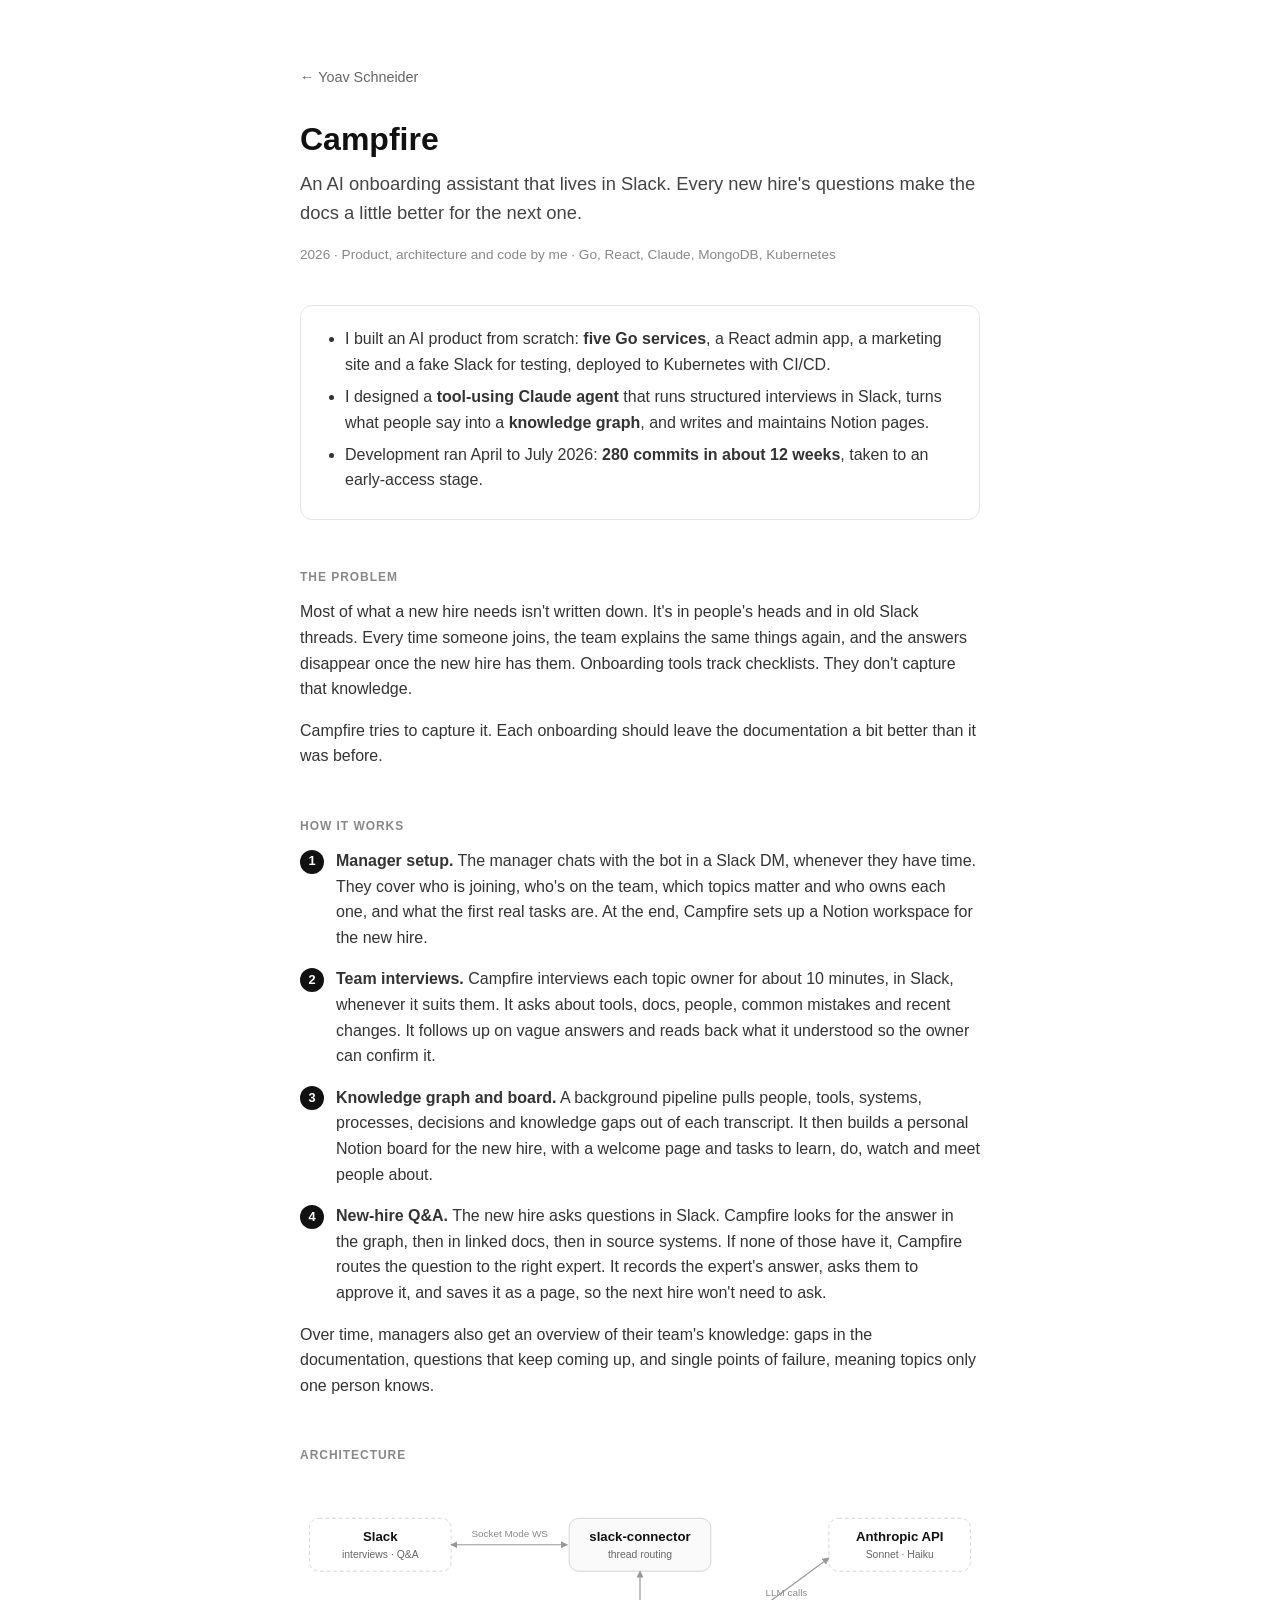
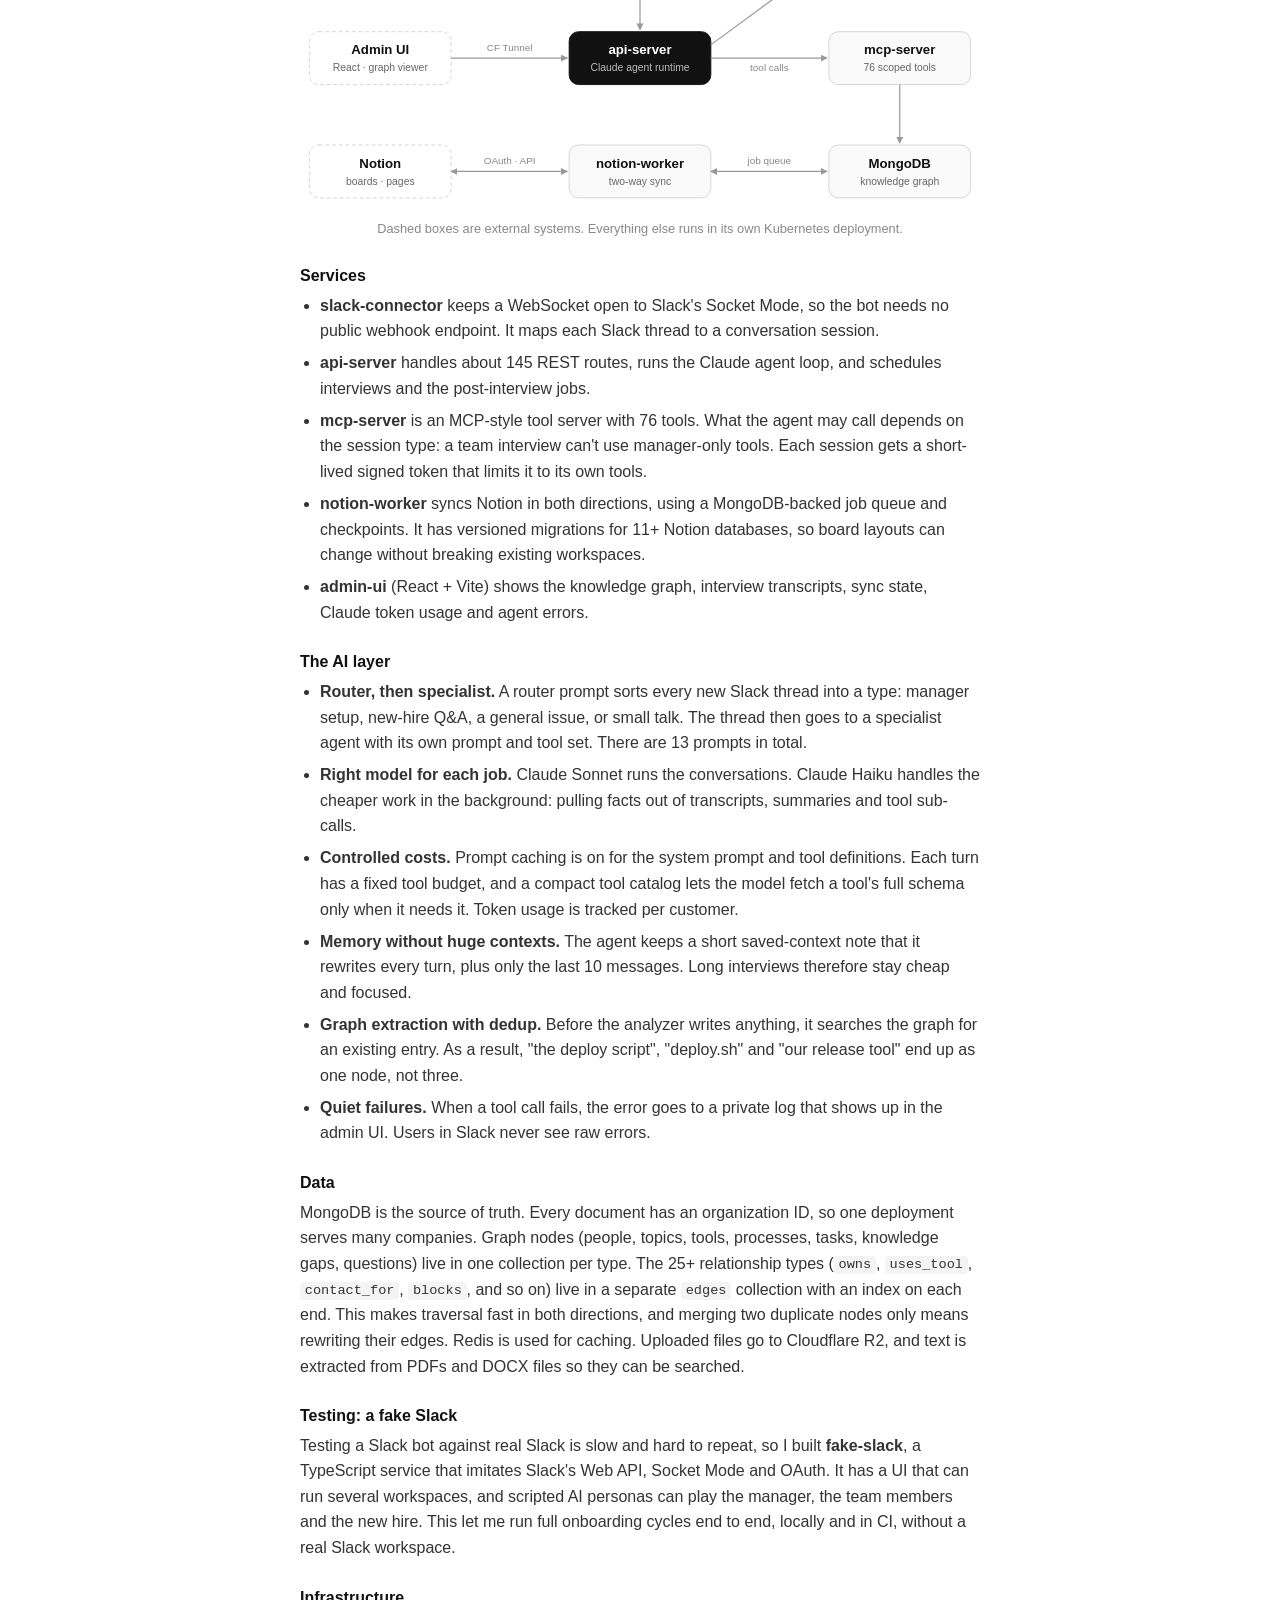
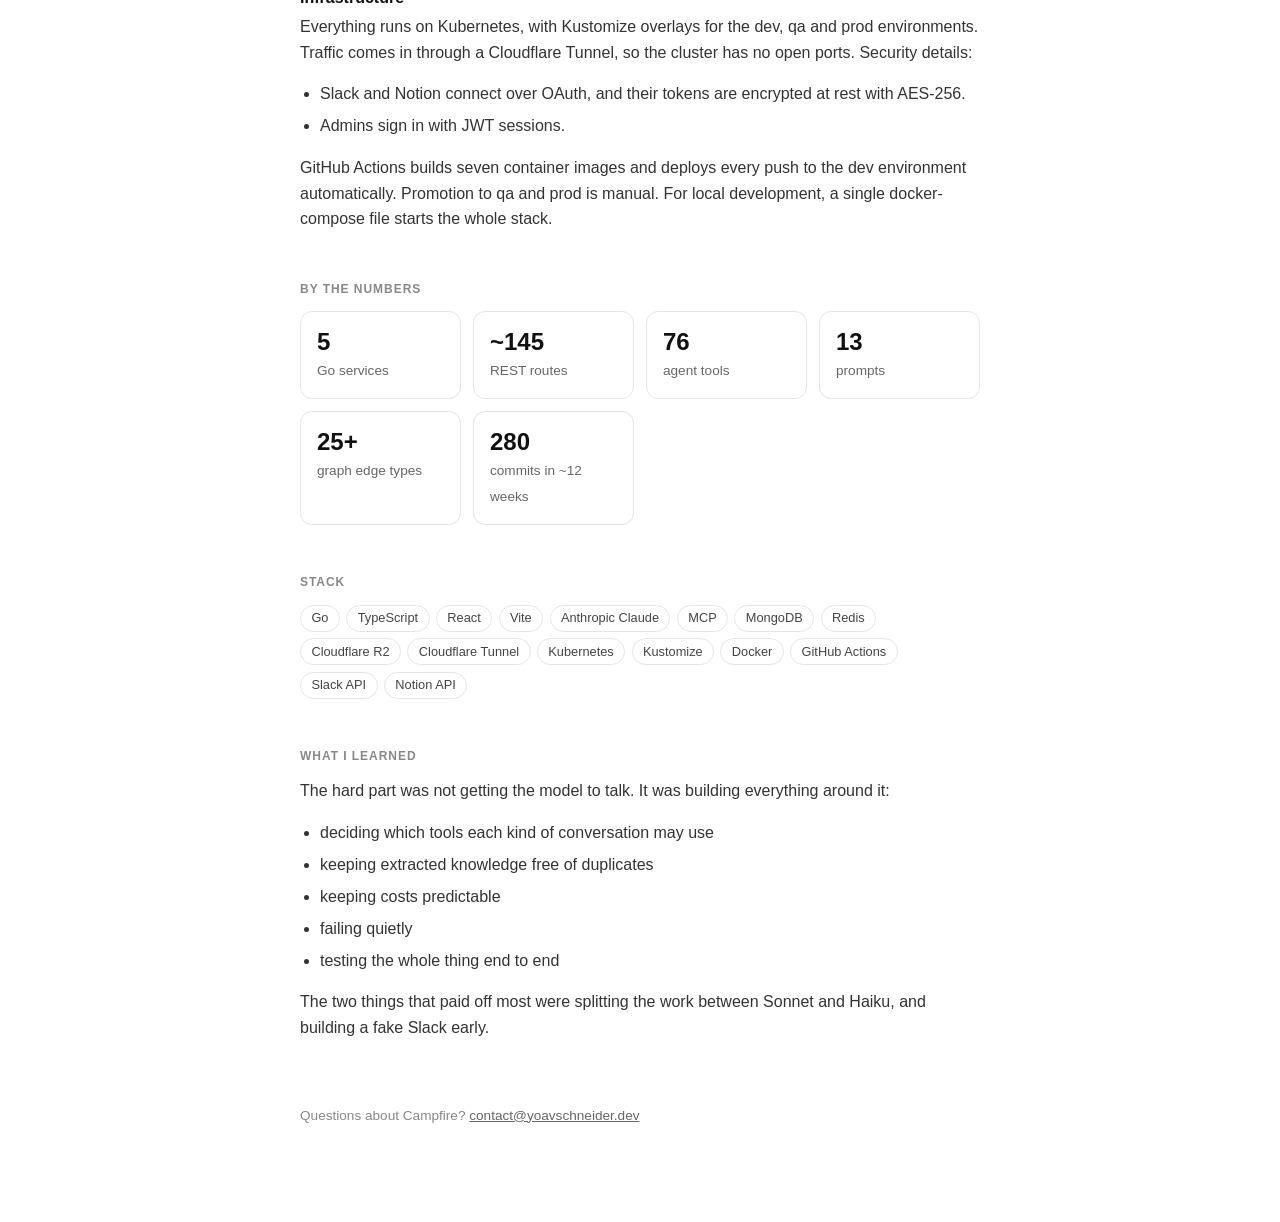
==== landing/campfire.html @ 214d917d "Add Campfire case study page, group projects, link FAX-OFF Serve /projects/campfire/ from the landin" ====
<!doctype html>
<html lang="en">
<head>
<meta charset="utf-8">
<meta name="viewport" content="width=device-width, initial-scale=1">
<title>Campfire — Yoav Schneider</title>
<meta name="description" content="Campfire: an AI onboarding assistant for Slack and Notion that interviews teams, builds a knowledge graph, and answers new hires' questions. Product and architecture case study.">
<style>
  body {
    margin: 0;
    background: #fff;
    color: #111;
    font-family: -apple-system, BlinkMacSystemFont, "Segoe UI", Helvetica, Arial, sans-serif;
    line-height: 1.6;
    display: flex;
    justify-content: center;
    padding: 4rem 1.25rem 6rem;
  }
  main { max-width: 680px; width: 100%; }
  a { color: #111; }
  a.back { color: #666; text-decoration: none; font-size: 0.9rem; }
  a.back:hover { text-decoration: underline; }
  h1 { font-size: 2rem; margin: 1.5rem 0 0.25rem; }
  .tagline { font-size: 1.15rem; color: #444; margin: 0 0 1rem; }
  .meta { color: #888; font-size: 0.85rem; margin: 0 0 2.5rem; }
  h2 { font-size: 0.75rem; text-transform: uppercase; letter-spacing: 0.08em; color: #888; margin: 3rem 0 0.75rem; }
  h3 { font-size: 1rem; margin: 1.5rem 0 0.25rem; }
  p { margin: 0 0 1rem; color: #333; }
  ul, ol { padding-left: 1.25rem; margin: 0 0 1rem; color: #333; }
  li { margin: 0 0 0.4rem; }
  code { font-family: ui-monospace, SFMono-Regular, Menlo, monospace; font-size: 0.85em; background: #f4f4f4; padding: 0.1em 0.35em; border-radius: 4px; }
  .summary { border: 1px solid #e5e5e5; border-radius: 12px; padding: 1.25rem 1.5rem; }
  .summary ul { margin: 0; }
  .stats { display: grid; grid-template-columns: repeat(auto-fit, minmax(140px, 1fr)); gap: 0.75rem; margin: 0 0 1rem; }
  .stat { border: 1px solid #e5e5e5; border-radius: 12px; padding: 1rem; }
  .stat b { display: block; font-size: 1.5rem; line-height: 1.2; }
  .stat span { color: #666; font-size: 0.85rem; }
  .flow { counter-reset: step; list-style: none; padding: 0; }
  .flow li { counter-increment: step; position: relative; padding-left: 2.25rem; margin-bottom: 1rem; }
  .flow li::before {
    content: counter(step);
    position: absolute; left: 0; top: 0.1rem;
    width: 1.5rem; height: 1.5rem; border-radius: 50%;
    background: #111; color: #fff; font-size: 0.8rem; font-weight: 600;
    display: flex; align-items: center; justify-content: center;
  }
  figure { margin: 1.5rem 0; }
  figure svg { width: 100%; height: auto; display: block; }
  figcaption { color: #888; font-size: 0.8rem; margin-top: 0.5rem; text-align: center; }
  .diagram rect { fill: #fafafa; stroke: #d4d4d4; }
  .diagram rect.core { fill: #111; stroke: #111; }
  .diagram rect.ext { fill: #fff; stroke: #d4d4d4; stroke-dasharray: 4 3; }
  .diagram text { font-family: -apple-system, BlinkMacSystemFont, "Segoe UI", Helvetica, Arial, sans-serif; fill: #111; text-anchor: middle; }
  .diagram .title { font-size: 14px; font-weight: 600; }
  .diagram .sub { font-size: 11px; fill: #666; }
  .diagram .core-t { fill: #fff; }
  .diagram .core-s { fill: #bbb; }
  .diagram .edge { font-size: 10.5px; fill: #888; }
  .diagram line { stroke: #999; stroke-width: 1.25; }
  .tags { display: flex; flex-wrap: wrap; gap: 0.4rem; margin: 0 0 1rem; padding: 0; list-style: none; }
  .tags li { margin: 0; font-size: 0.8rem; border: 1px solid #e5e5e5; border-radius: 999px; padding: 0.15rem 0.65rem; color: #444; }
  footer { margin-top: 4rem; color: #888; font-size: 0.85rem; }
  footer a { color: #666; }
</style>
</head>
<body>
<main>
  <a class="back" href="/">&larr; Yoav Schneider</a>

  <h1>Campfire</h1>
  <p class="tagline">An AI onboarding assistant that lives in Slack. Every new hire's questions make the docs a little better for the next one.</p>
  <p class="meta">2026 · Product, architecture and code by me · Go, React, Claude, MongoDB, Kubernetes</p>

  <div class="summary">
    <ul>
      <li>I built an AI product from scratch: <b>five Go services</b>, a React admin app, a marketing site and a fake Slack for testing, deployed to Kubernetes with CI/CD.</li>
      <li>I designed a <b>tool-using Claude agent</b> that runs structured interviews in Slack, turns what people say into a <b>knowledge graph</b>, and writes and maintains Notion pages.</li>
      <li>Development ran April to July 2026: <b>280 commits in about 12 weeks</b>, taken to an early-access stage.</li>
    </ul>
  </div>

  <h2>The problem</h2>
  <p>Most of what a new hire needs isn't written down. It's in people's heads and in old Slack threads. Every time someone joins, the team explains the same things again, and the answers disappear once the new hire has them. Onboarding tools track checklists. They don't capture that knowledge.</p>
  <p>Campfire tries to capture it. Each onboarding should leave the documentation a bit better than it was before.</p>

  <h2>How it works</h2>
  <ol class="flow">
    <li><b>Manager setup.</b> The manager chats with the bot in a Slack DM, whenever they have time. They cover who is joining, who's on the team, which topics matter and who owns each one, and what the first real tasks are. At the end, Campfire sets up a Notion workspace for the new hire.</li>
    <li><b>Team interviews.</b> Campfire interviews each topic owner for about 10 minutes, in Slack, whenever it suits them. It asks about tools, docs, people, common mistakes and recent changes. It follows up on vague answers and reads back what it understood so the owner can confirm it.</li>
    <li><b>Knowledge graph and board.</b> A background pipeline pulls people, tools, systems, processes, decisions and knowledge gaps out of each transcript. It then builds a personal Notion board for the new hire, with a welcome page and tasks to learn, do, watch and meet people about.</li>
    <li><b>New-hire Q&amp;A.</b> The new hire asks questions in Slack. Campfire looks for the answer in the graph, then in linked docs, then in source systems. If none of those have it, Campfire routes the question to the right expert. It records the expert's answer, asks them to approve it, and saves it as a page, so the next hire won't need to ask.</li>
  </ol>
  <p>Over time, managers also get an overview of their team's knowledge: gaps in the documentation, questions that keep coming up, and single points of failure, meaning topics only one person knows.</p>

  <h2>Architecture</h2>
  <figure>
    <svg class="diagram" viewBox="0 0 720 340" role="img" aria-label="Architecture: Slack connects over Socket Mode to the Slack connector, which feeds the API server running the Claude agent. The agent calls Anthropic models and a scoped MCP tool server that reads and writes the MongoDB knowledge graph. A Notion worker syncs the graph with Notion through a job queue. An admin UI talks to the API through a Cloudflare Tunnel.">
      <defs>
        <marker id="a" viewBox="0 0 10 10" refX="9" refY="5" markerWidth="6" markerHeight="6" orient="auto-start-reverse">
          <path d="M0 0L10 5L0 10z" fill="#999"/>
        </marker>
      </defs>

      <!-- external systems -->
      <rect class="ext" x="10" y="30" width="150" height="56" rx="10"/>
      <text class="title" x="85" y="54">Slack</text>
      <text class="sub" x="85" y="72">interviews · Q&amp;A</text>

      <rect class="ext" x="10" y="150" width="150" height="56" rx="10"/>
      <text class="title" x="85" y="174">Admin UI</text>
      <text class="sub" x="85" y="192">React · graph viewer</text>

      <rect class="ext" x="10" y="270" width="150" height="56" rx="10"/>
      <text class="title" x="85" y="294">Notion</text>
      <text class="sub" x="85" y="312">boards · pages</text>

      <rect class="ext" x="560" y="30" width="150" height="56" rx="10"/>
      <text class="title" x="635" y="54">Anthropic API</text>
      <text class="sub" x="635" y="72">Sonnet · Haiku</text>

      <!-- services -->
      <rect x="285" y="30" width="150" height="56" rx="10"/>
      <text class="title" x="360" y="54">slack-connector</text>
      <text class="sub" x="360" y="72">thread routing</text>

      <rect class="core" x="285" y="150" width="150" height="56" rx="10"/>
      <text class="title core-t" x="360" y="174">api-server</text>
      <text class="sub core-s" x="360" y="192">Claude agent runtime</text>

      <rect x="285" y="270" width="150" height="56" rx="10"/>
      <text class="title" x="360" y="294">notion-worker</text>
      <text class="sub" x="360" y="312">two-way sync</text>

      <rect x="560" y="150" width="150" height="56" rx="10"/>
      <text class="title" x="635" y="174">mcp-server</text>
      <text class="sub" x="635" y="192">76 scoped tools</text>

      <rect x="560" y="270" width="150" height="56" rx="10"/>
      <text class="title" x="635" y="294">MongoDB</text>
      <text class="sub" x="635" y="312">knowledge graph</text>

      <!-- edges -->
      <line x1="160" y1="58" x2="283" y2="58" marker-start="url(#a)" marker-end="url(#a)"/>
      <text class="edge" x="222" y="50">Socket Mode WS</text>

      <line x1="160" y1="178" x2="283" y2="178" marker-end="url(#a)"/>
      <text class="edge" x="222" y="170">CF Tunnel</text>

      <line x1="160" y1="298" x2="283" y2="298" marker-start="url(#a)" marker-end="url(#a)"/>
      <text class="edge" x="222" y="290">OAuth · API</text>

      <line x1="360" y1="86" x2="360" y2="148" marker-start="url(#a)" marker-end="url(#a)"/>

      <line x1="435" y1="164" x2="560" y2="72" marker-end="url(#a)"/>
      <text class="edge" x="515" y="112">LLM calls</text>

      <line x1="435" y1="178" x2="558" y2="178" marker-end="url(#a)"/>
      <text class="edge" x="497" y="192">tool calls</text>

      <line x1="635" y1="206" x2="635" y2="268" marker-end="url(#a)"/>

      <line x1="435" y1="298" x2="558" y2="298" marker-start="url(#a)" marker-end="url(#a)"/>
      <text class="edge" x="497" y="290">job queue</text>
    </svg>
    <figcaption>Dashed boxes are external systems. Everything else runs in its own Kubernetes deployment.</figcaption>
  </figure>

  <h3>Services</h3>
  <ul>
    <li><b>slack-connector</b> keeps a WebSocket open to Slack's Socket Mode, so the bot needs no public webhook endpoint. It maps each Slack thread to a conversation session.</li>
    <li><b>api-server</b> handles about 145 REST routes, runs the Claude agent loop, and schedules interviews and the post-interview jobs.</li>
    <li><b>mcp-server</b> is an MCP-style tool server with 76 tools. What the agent may call depends on the session type: a team interview can't use manager-only tools. Each session gets a short-lived signed token that limits it to its own tools.</li>
    <li><b>notion-worker</b> syncs Notion in both directions, using a MongoDB-backed job queue and checkpoints. It has versioned migrations for 11+ Notion databases, so board layouts can change without breaking existing workspaces.</li>
    <li><b>admin-ui</b> (React + Vite) shows the knowledge graph, interview transcripts, sync state, Claude token usage and agent errors.</li>
  </ul>

  <h3>The AI layer</h3>
  <ul>
    <li><b>Router, then specialist.</b> A router prompt sorts every new Slack thread into a type: manager setup, new-hire Q&amp;A, a general issue, or small talk. The thread then goes to a specialist agent with its own prompt and tool set. There are 13 prompts in total.</li>
    <li><b>Right model for each job.</b> Claude Sonnet runs the conversations. Claude Haiku handles the cheaper work in the background: pulling facts out of transcripts, summaries and tool sub-calls.</li>
    <li><b>Controlled costs.</b> Prompt caching is on for the system prompt and tool definitions. Each turn has a fixed tool budget, and a compact tool catalog lets the model fetch a tool's full schema only when it needs it. Token usage is tracked per customer.</li>
    <li><b>Memory without huge contexts.</b> The agent keeps a short saved-context note that it rewrites every turn, plus only the last 10 messages. Long interviews therefore stay cheap and focused.</li>
    <li><b>Graph extraction with dedup.</b> Before the analyzer writes anything, it searches the graph for an existing entry. As a result, "the deploy script", "deploy.sh" and "our release tool" end up as one node, not three.</li>
    <li><b>Quiet failures.</b> When a tool call fails, the error goes to a private log that shows up in the admin UI. Users in Slack never see raw errors.</li>
  </ul>

  <h3>Data</h3>
  <p>MongoDB is the source of truth. Every document has an organization ID, so one deployment serves many companies. Graph nodes (people, topics, tools, processes, tasks, knowledge gaps, questions) live in one collection per type. The 25+ relationship types (<code>owns</code>, <code>uses_tool</code>, <code>contact_for</code>, <code>blocks</code>, and so on) live in a separate <code>edges</code> collection with an index on each end. This makes traversal fast in both directions, and merging two duplicate nodes only means rewriting their edges. Redis is used for caching. Uploaded files go to Cloudflare R2, and text is extracted from PDFs and DOCX files so they can be searched.</p>

  <h3>Testing: a fake Slack</h3>
  <p>Testing a Slack bot against real Slack is slow and hard to repeat, so I built <b>fake-slack</b>, a TypeScript service that imitates Slack's Web API, Socket Mode and OAuth. It has a UI that can run several workspaces, and scripted AI personas can play the manager, the team members and the new hire. This let me run full onboarding cycles end to end, locally and in CI, without a real Slack workspace.</p>

  <h3>Infrastructure</h3>
  <p>Everything runs on Kubernetes, with Kustomize overlays for the dev, qa and prod environments. Traffic comes in through a Cloudflare Tunnel, so the cluster has no open ports. Security details:</p>
  <ul>
    <li>Slack and Notion connect over OAuth, and their tokens are encrypted at rest with AES-256.</li>
    <li>Admins sign in with JWT sessions.</li>
  </ul>
  <p>GitHub Actions builds seven container images and deploys every push to the dev environment automatically. Promotion to qa and prod is manual. For local development, a single docker-compose file starts the whole stack.</p>

  <h2>By the numbers</h2>
  <div class="stats">
    <div class="stat"><b>5</b><span>Go services</span></div>
    <div class="stat"><b>~145</b><span>REST routes</span></div>
    <div class="stat"><b>76</b><span>agent tools</span></div>
    <div class="stat"><b>13</b><span>prompts</span></div>
    <div class="stat"><b>25+</b><span>graph edge types</span></div>
    <div class="stat"><b>280</b><span>commits in ~12 weeks</span></div>
  </div>

  <h2>Stack</h2>
  <ul class="tags">
    <li>Go</li><li>TypeScript</li><li>React</li><li>Vite</li><li>Anthropic Claude</li><li>MCP</li><li>MongoDB</li><li>Redis</li><li>Cloudflare R2</li><li>Cloudflare Tunnel</li><li>Kubernetes</li><li>Kustomize</li><li>Docker</li><li>GitHub Actions</li><li>Slack API</li><li>Notion API</li>
  </ul>

  <h2>What I learned</h2>
  <p>The hard part was not getting the model to talk. It was building everything around it:</p>
  <ul>
    <li>deciding which tools each kind of conversation may use</li>
    <li>keeping extracted knowledge free of duplicates</li>
    <li>keeping costs predictable</li>
    <li>failing quietly</li>
    <li>testing the whole thing end to end</li>
  </ul>
  <p>The two things that paid off most were splitting the work between Sonnet and Haiku, and building a fake Slack early.</p>

  <footer>
    Questions about Campfire? <a href="mailto:contact@yoavschneider.dev">contact@yoavschneider.dev</a>
  </footer>
</main>
</body>
</html>
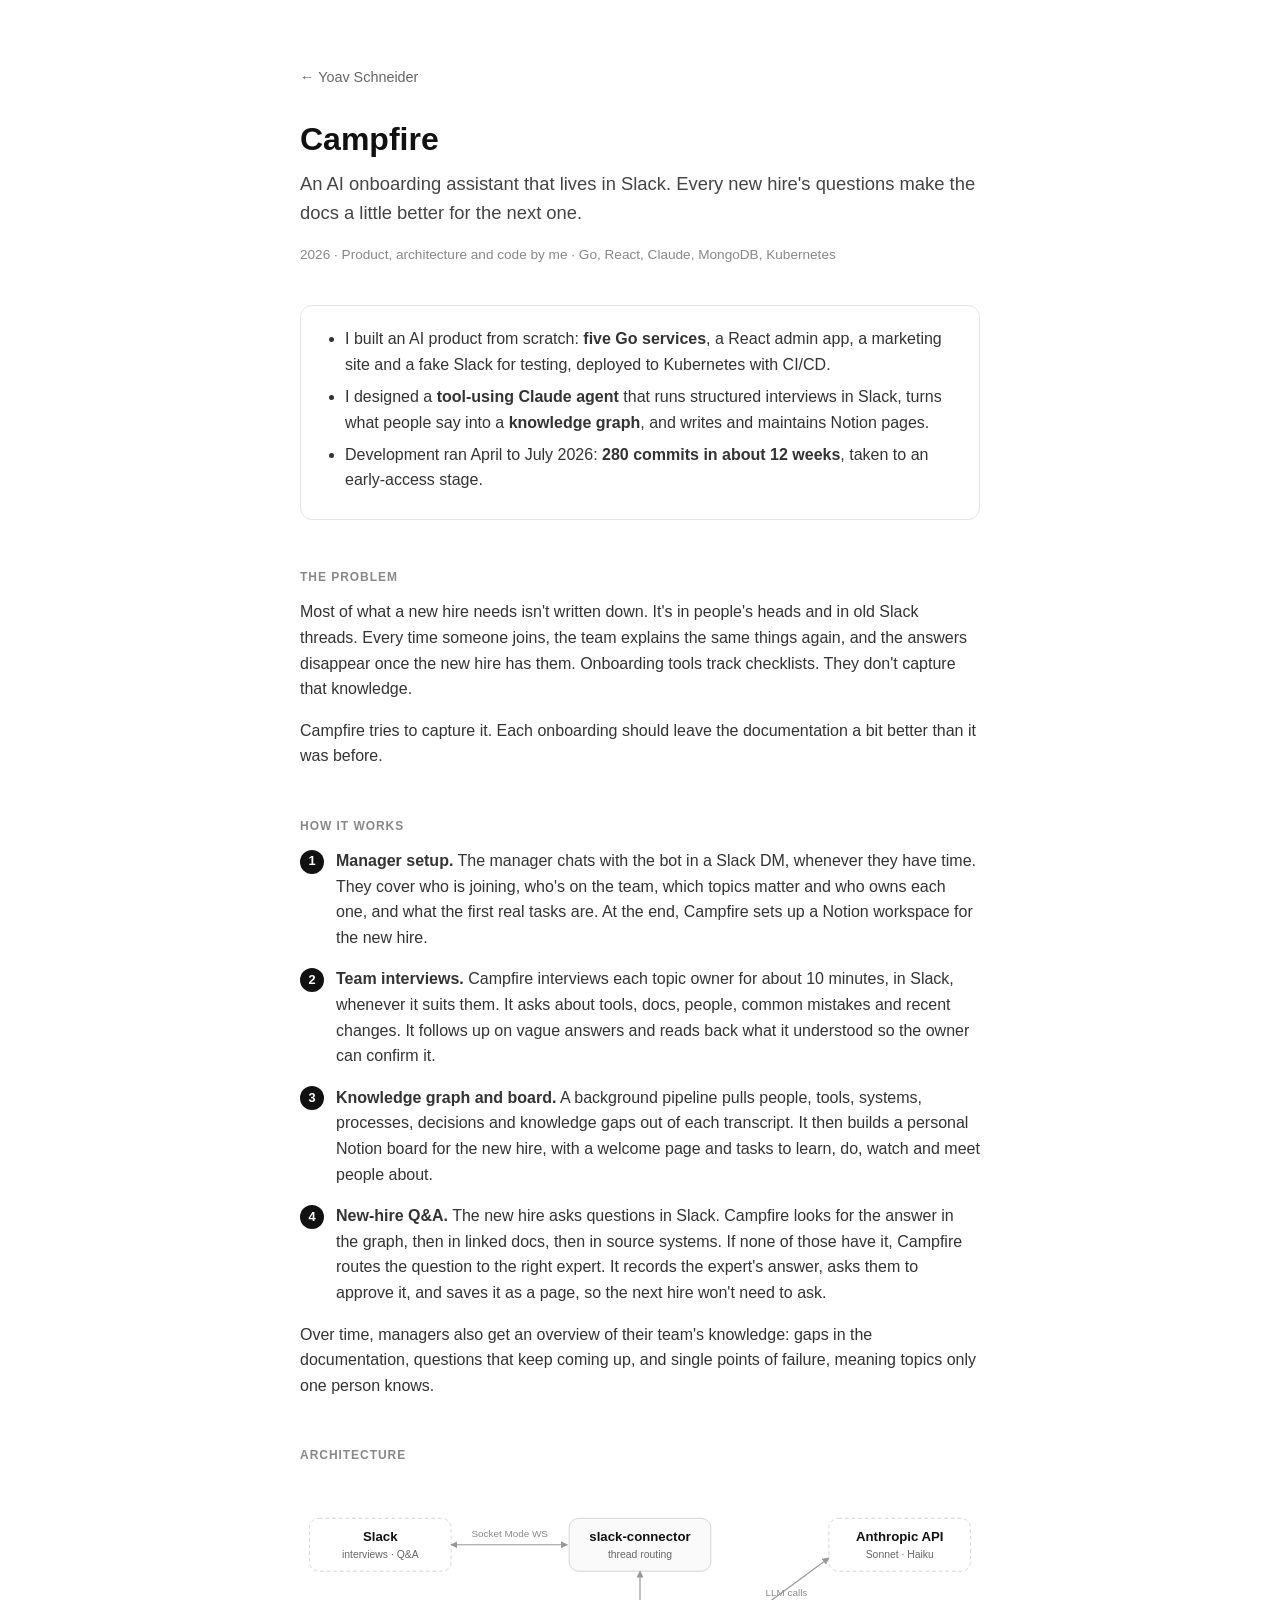
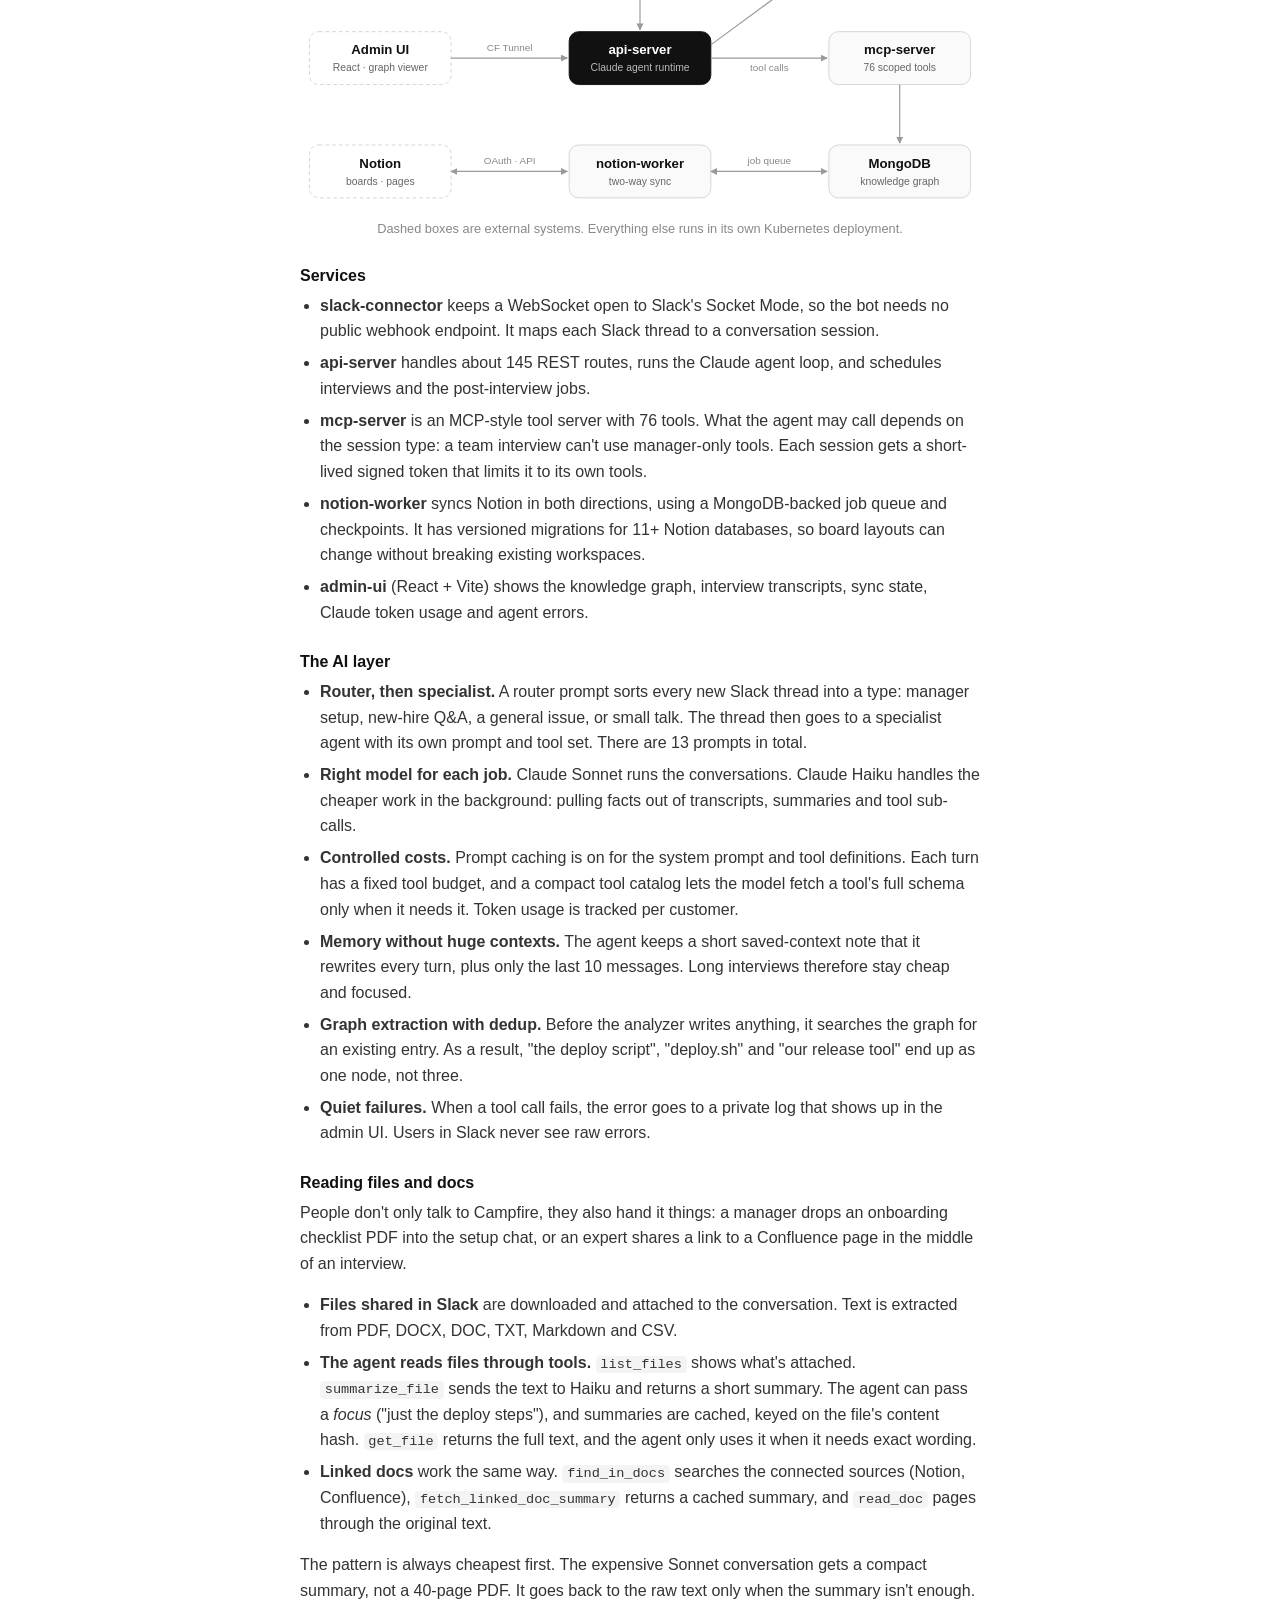
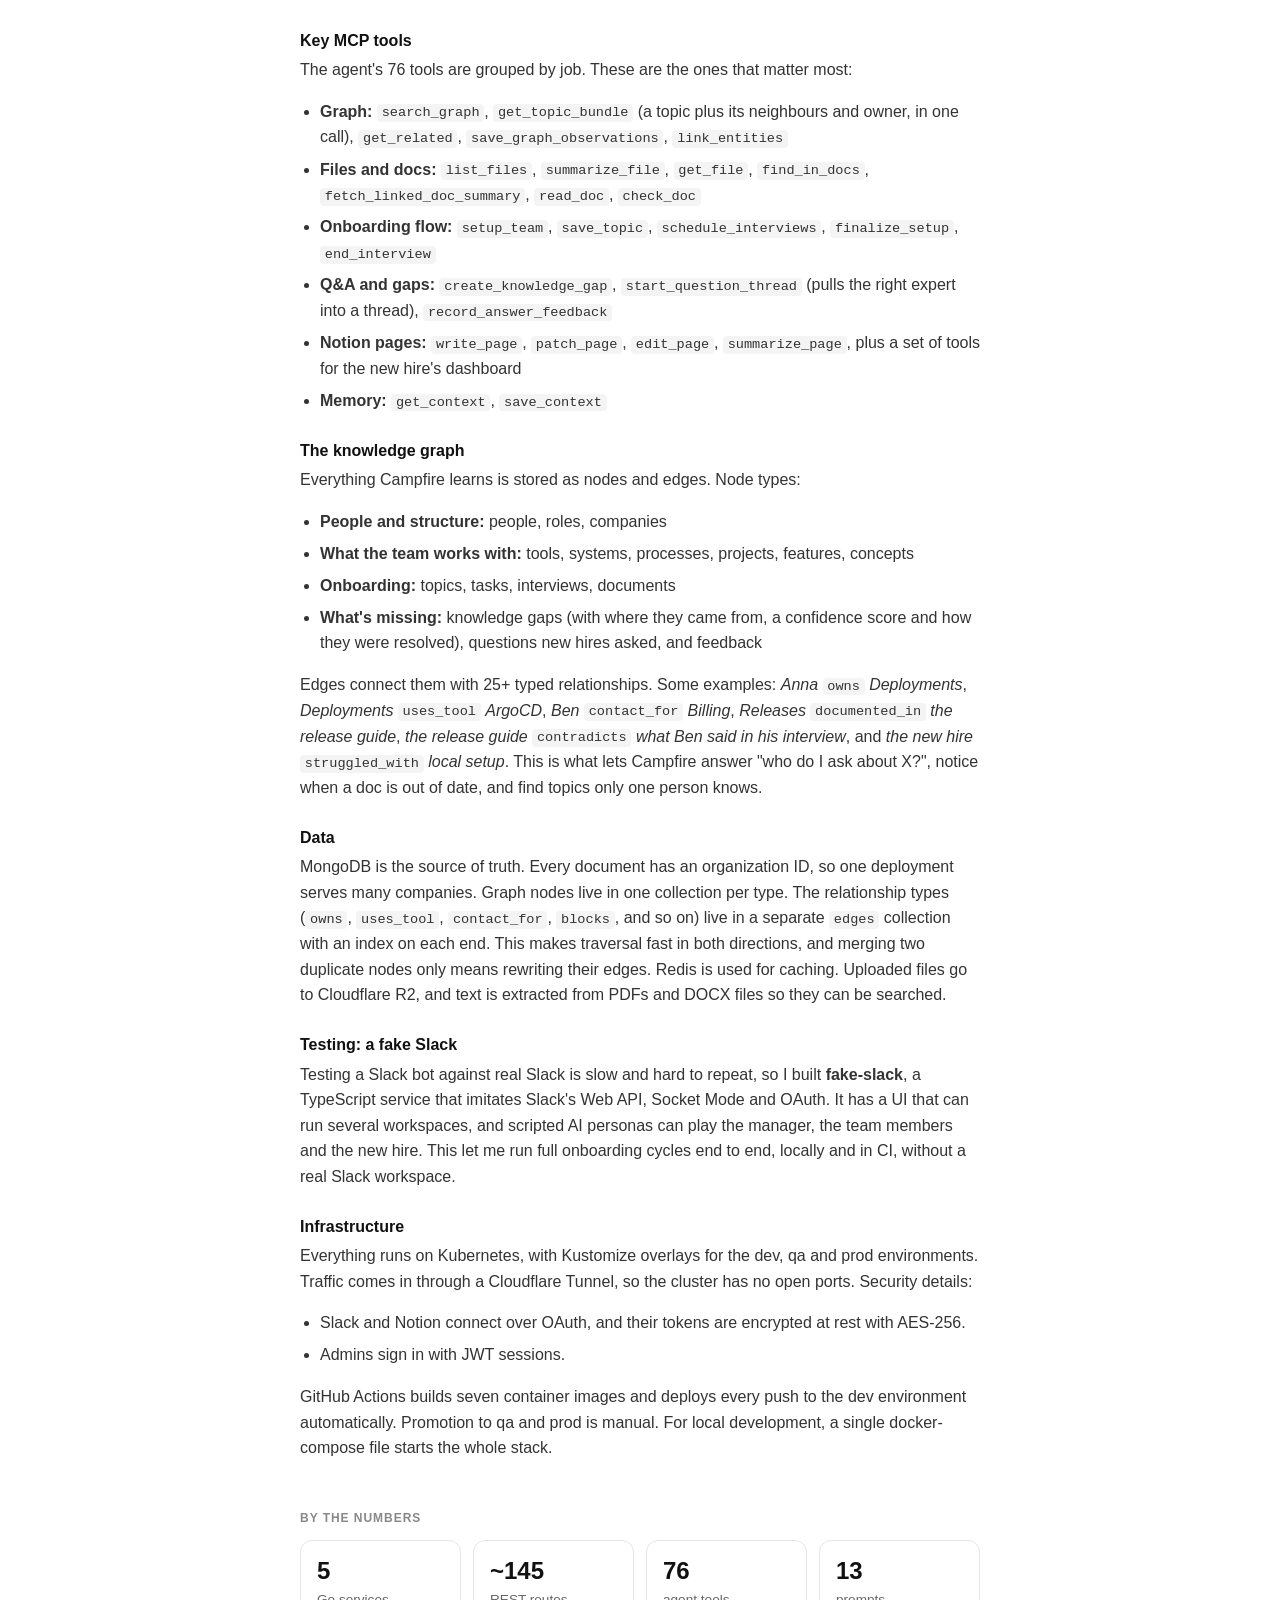
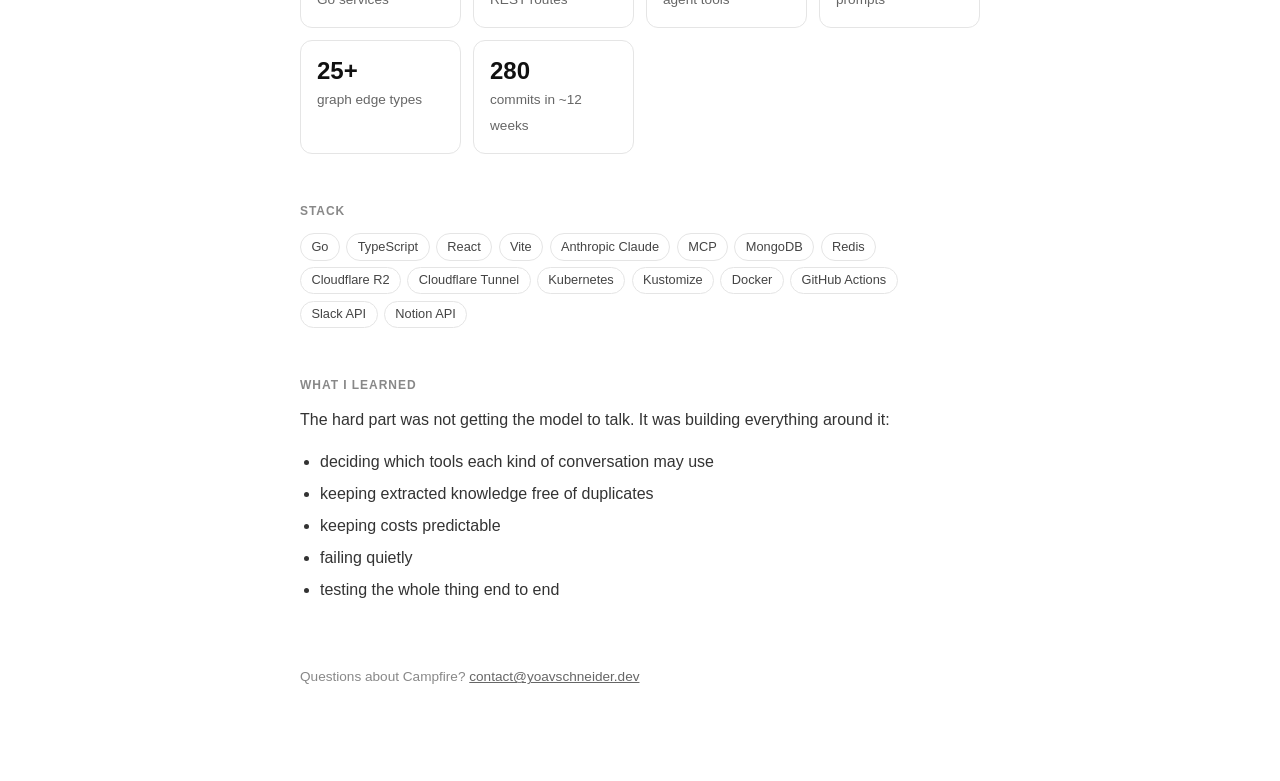
==== commit 17c40878: "Campfire page: file reading, key MCP tools, graph entities Co-Authored-By: Claude Opus 5.5 <noreply@" ====
--- a/landing/campfire.html
+++ b/landing/campfire.html
@@ -184,8 +184,38 @@
     <li><b>Quiet failures.</b> When a tool call fails, the error goes to a private log that shows up in the admin UI. Users in Slack never see raw errors.</li>
   </ul>
 
+  <h3>Reading files and docs</h3>
+  <p>People don't only talk to Campfire, they also hand it things: a manager drops an onboarding checklist PDF into the setup chat, or an expert shares a link to a Confluence page in the middle of an interview.</p>
+  <ul>
+    <li><b>Files shared in Slack</b> are downloaded and attached to the conversation. Text is extracted from PDF, DOCX, DOC, TXT, Markdown and CSV.</li>
+    <li><b>The agent reads files through tools.</b> <code>list_files</code> shows what's attached. <code>summarize_file</code> sends the text to Haiku and returns a short summary. The agent can pass a <i>focus</i> ("just the deploy steps"), and summaries are cached, keyed on the file's content hash. <code>get_file</code> returns the full text, and the agent only uses it when it needs exact wording.</li>
+    <li><b>Linked docs</b> work the same way. <code>find_in_docs</code> searches the connected sources (Notion, Confluence), <code>fetch_linked_doc_summary</code> returns a cached summary, and <code>read_doc</code> pages through the original text.</li>
+  </ul>
+  <p>The pattern is always cheapest first. The expensive Sonnet conversation gets a compact summary, not a 40-page PDF. It goes back to the raw text only when the summary isn't enough.</p>
+
+  <h3>Key MCP tools</h3>
+  <p>The agent's 76 tools are grouped by job. These are the ones that matter most:</p>
+  <ul>
+    <li><b>Graph:</b> <code>search_graph</code>, <code>get_topic_bundle</code> (a topic plus its neighbours and owner, in one call), <code>get_related</code>, <code>save_graph_observations</code>, <code>link_entities</code></li>
+    <li><b>Files and docs:</b> <code>list_files</code>, <code>summarize_file</code>, <code>get_file</code>, <code>find_in_docs</code>, <code>fetch_linked_doc_summary</code>, <code>read_doc</code>, <code>check_doc</code></li>
+    <li><b>Onboarding flow:</b> <code>setup_team</code>, <code>save_topic</code>, <code>schedule_interviews</code>, <code>finalize_setup</code>, <code>end_interview</code></li>
+    <li><b>Q&amp;A and gaps:</b> <code>create_knowledge_gap</code>, <code>start_question_thread</code> (pulls the right expert into a thread), <code>record_answer_feedback</code></li>
+    <li><b>Notion pages:</b> <code>write_page</code>, <code>patch_page</code>, <code>edit_page</code>, <code>summarize_page</code>, plus a set of tools for the new hire's dashboard</li>
+    <li><b>Memory:</b> <code>get_context</code>, <code>save_context</code></li>
+  </ul>
+
+  <h3>The knowledge graph</h3>
+  <p>Everything Campfire learns is stored as nodes and edges. Node types:</p>
+  <ul>
+    <li><b>People and structure:</b> people, roles, companies</li>
+    <li><b>What the team works with:</b> tools, systems, processes, projects, features, concepts</li>
+    <li><b>Onboarding:</b> topics, tasks, interviews, documents</li>
+    <li><b>What's missing:</b> knowledge gaps (with where they came from, a confidence score and how they were resolved), questions new hires asked, and feedback</li>
+  </ul>
+  <p>Edges connect them with 25+ typed relationships. Some examples: <i>Anna</i> <code>owns</code> <i>Deployments</i>, <i>Deployments</i> <code>uses_tool</code> <i>ArgoCD</i>, <i>Ben</i> <code>contact_for</code> <i>Billing</i>, <i>Releases</i> <code>documented_in</code> <i>the release guide</i>, <i>the release guide</i> <code>contradicts</code> <i>what Ben said in his interview</i>, and <i>the new hire</i> <code>struggled_with</code> <i>local setup</i>. This is what lets Campfire answer "who do I ask about X?", notice when a doc is out of date, and find topics only one person knows.</p>
+
   <h3>Data</h3>
-  <p>MongoDB is the source of truth. Every document has an organization ID, so one deployment serves many companies. Graph nodes (people, topics, tools, processes, tasks, knowledge gaps, questions) live in one collection per type. The 25+ relationship types (<code>owns</code>, <code>uses_tool</code>, <code>contact_for</code>, <code>blocks</code>, and so on) live in a separate <code>edges</code> collection with an index on each end. This makes traversal fast in both directions, and merging two duplicate nodes only means rewriting their edges. Redis is used for caching. Uploaded files go to Cloudflare R2, and text is extracted from PDFs and DOCX files so they can be searched.</p>
+  <p>MongoDB is the source of truth. Every document has an organization ID, so one deployment serves many companies. Graph nodes live in one collection per type. The relationship types (<code>owns</code>, <code>uses_tool</code>, <code>contact_for</code>, <code>blocks</code>, and so on) live in a separate <code>edges</code> collection with an index on each end. This makes traversal fast in both directions, and merging two duplicate nodes only means rewriting their edges. Redis is used for caching. Uploaded files go to Cloudflare R2, and text is extracted from PDFs and DOCX files so they can be searched.</p>
 
   <h3>Testing: a fake Slack</h3>
   <p>Testing a Slack bot against real Slack is slow and hard to repeat, so I built <b>fake-slack</b>, a TypeScript service that imitates Slack's Web API, Socket Mode and OAuth. It has a UI that can run several workspaces, and scripted AI personas can play the manager, the team members and the new hire. This let me run full onboarding cycles end to end, locally and in CI, without a real Slack workspace.</p>
@@ -222,7 +252,6 @@
     <li>failing quietly</li>
     <li>testing the whole thing end to end</li>
   </ul>
-  <p>The two things that paid off most were splitting the work between Sonnet and Haiku, and building a fake Slack early.</p>
 
   <footer>
     Questions about Campfire? <a href="mailto:contact@yoavschneider.dev">contact@yoavschneider.dev</a>
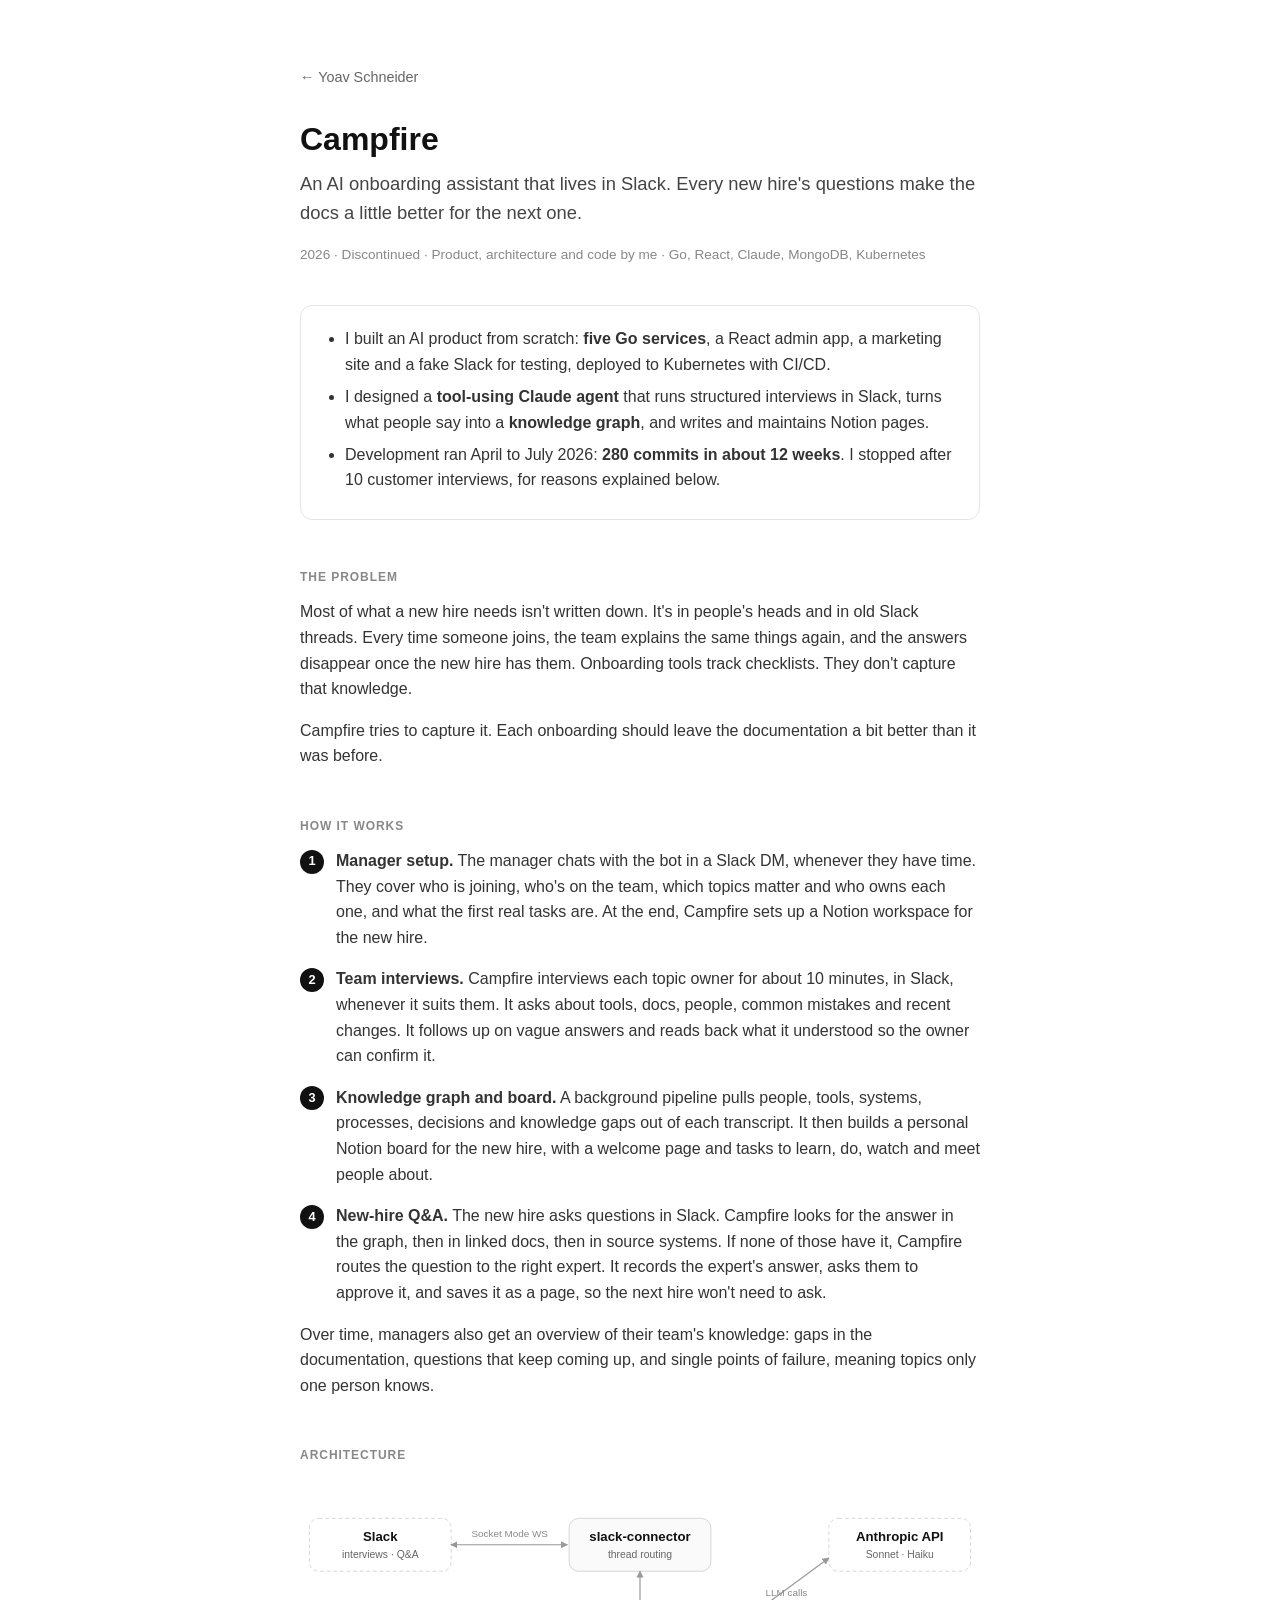
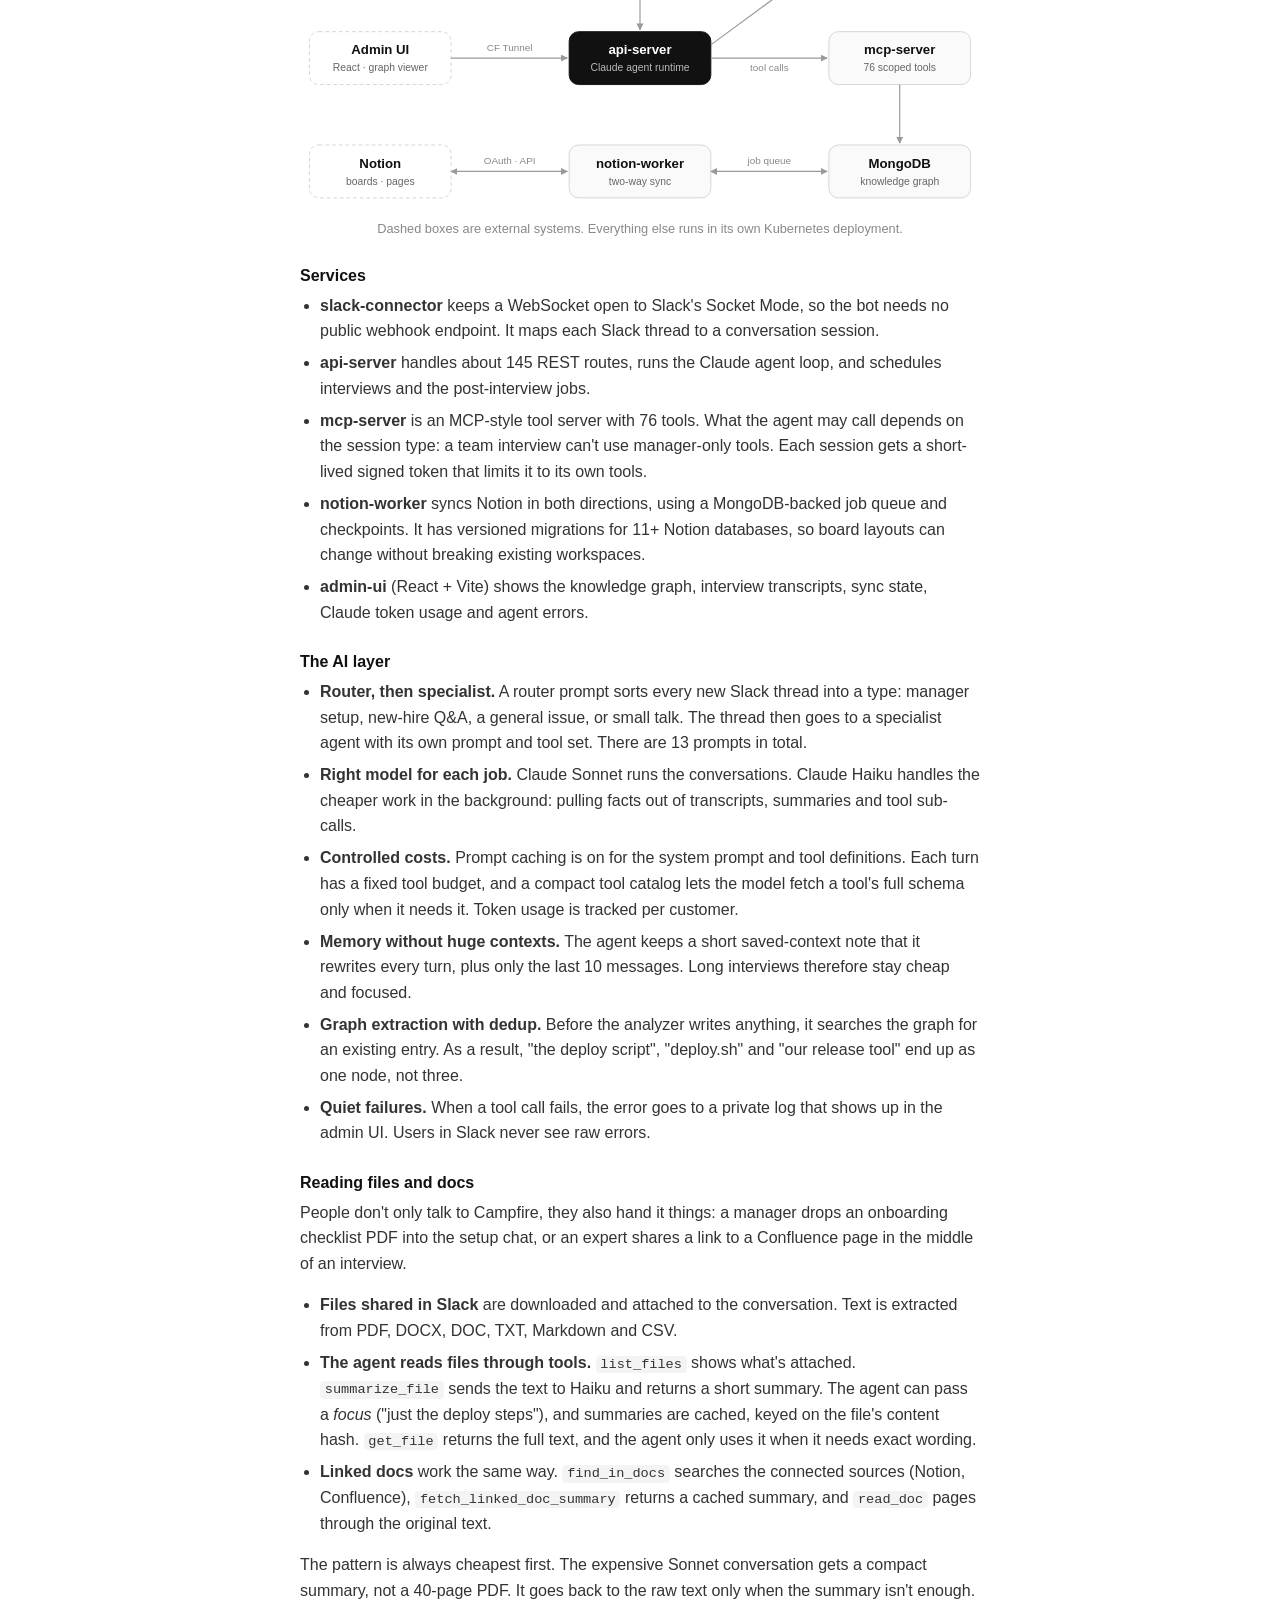
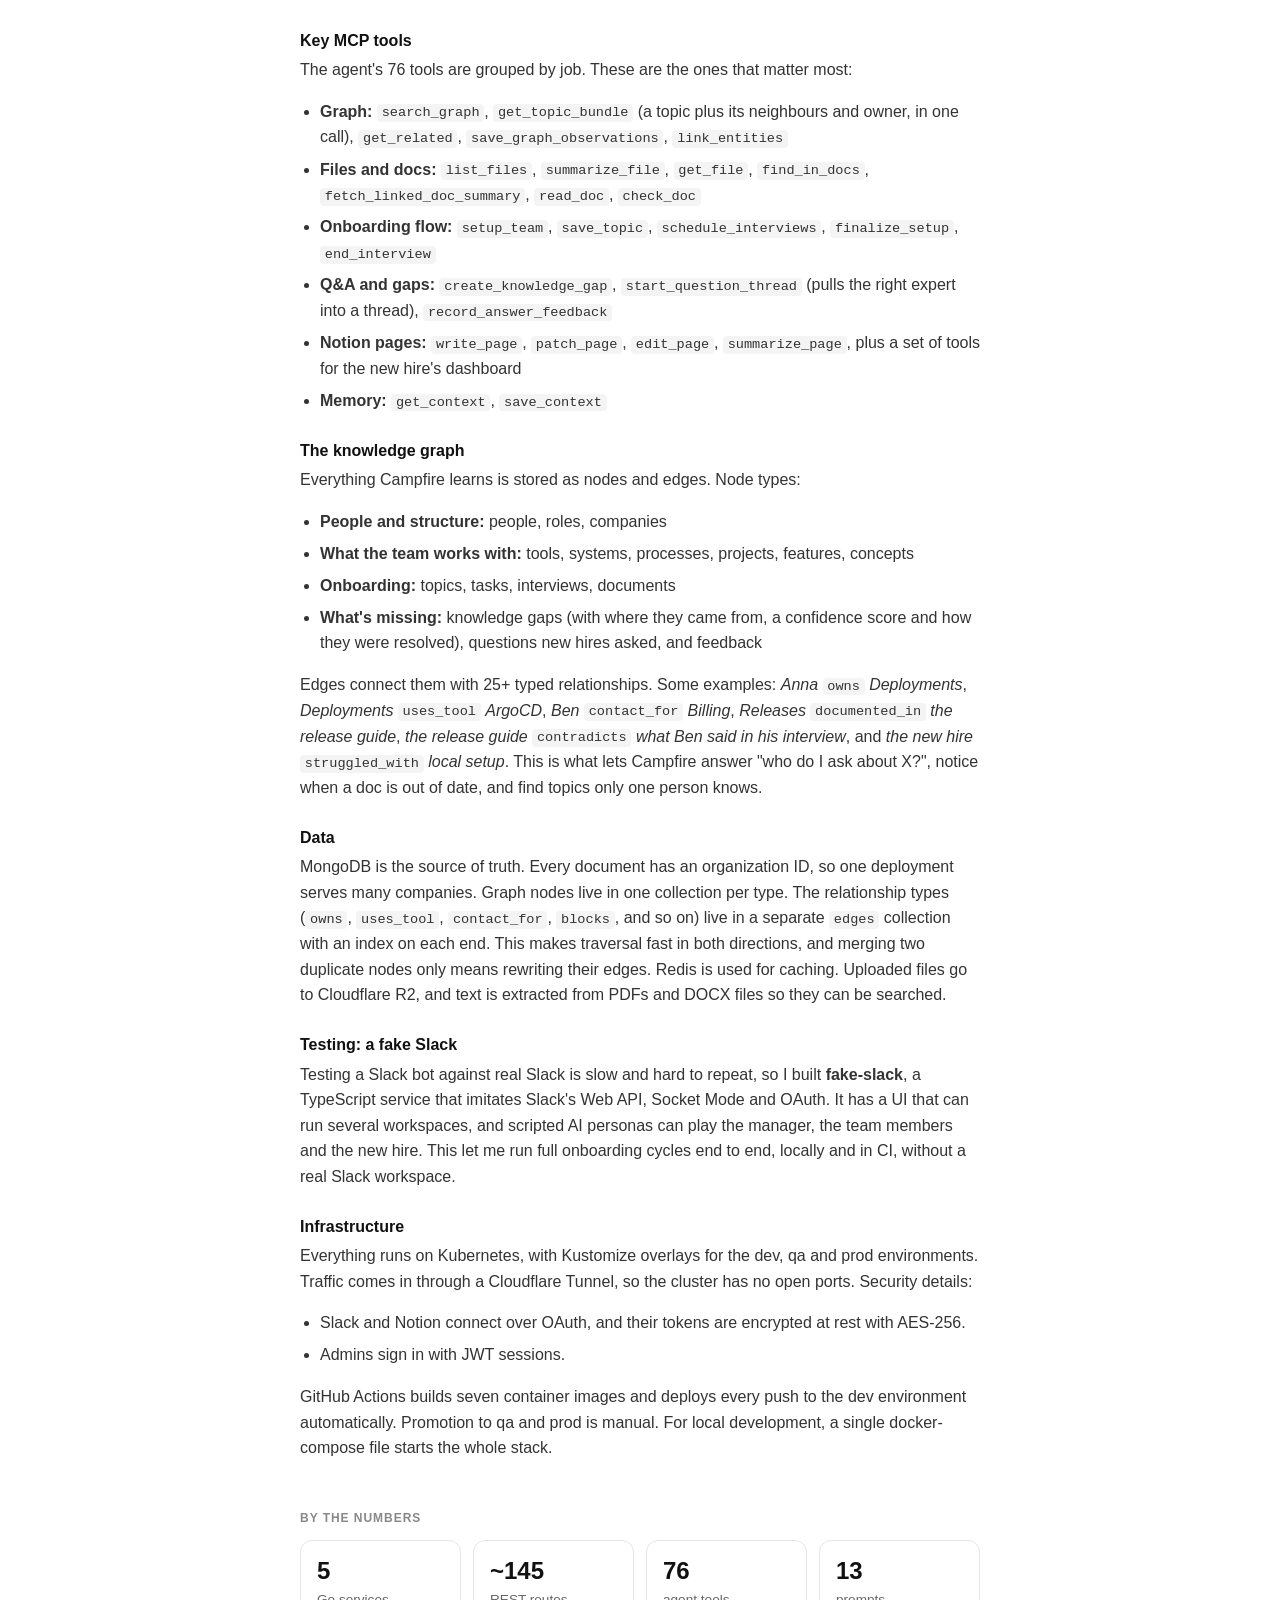
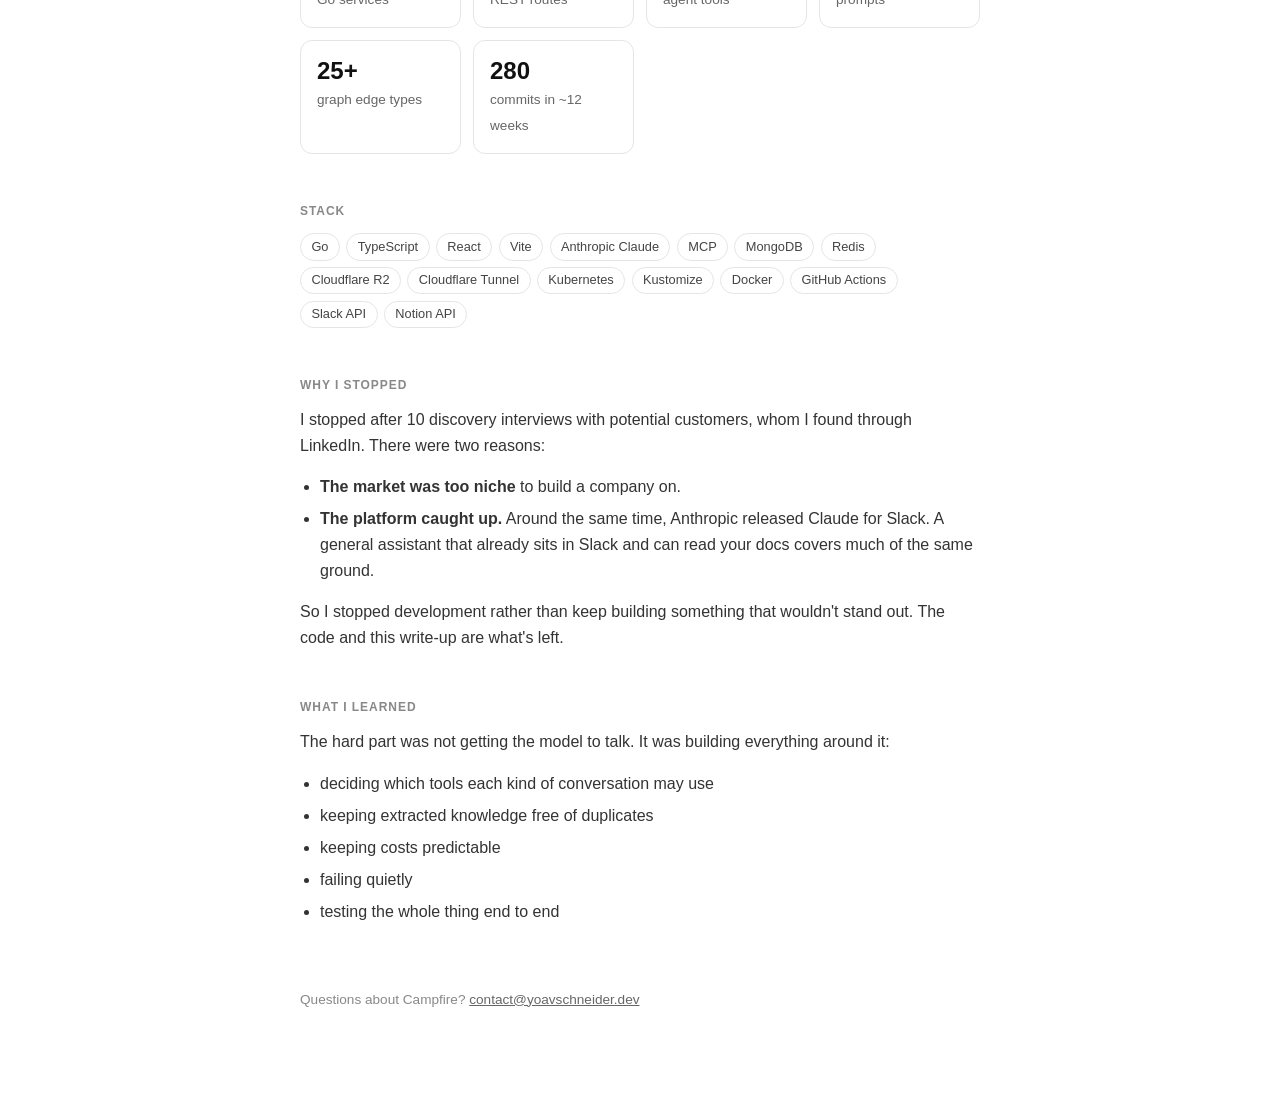
==== commit 5701d2e7: "Campfire page: mark discontinued and explain why Co-Authored-By: Claude Opus 5.5 <noreply@anthropic." ====
--- a/landing/campfire.html
+++ b/landing/campfire.html
@@ -69,13 +69,13 @@
 
   <h1>Campfire</h1>
   <p class="tagline">An AI onboarding assistant that lives in Slack. Every new hire's questions make the docs a little better for the next one.</p>
-  <p class="meta">2026 · Product, architecture and code by me · Go, React, Claude, MongoDB, Kubernetes</p>
+  <p class="meta">2026 · Discontinued · Product, architecture and code by me · Go, React, Claude, MongoDB, Kubernetes</p>
 
   <div class="summary">
     <ul>
       <li>I built an AI product from scratch: <b>five Go services</b>, a React admin app, a marketing site and a fake Slack for testing, deployed to Kubernetes with CI/CD.</li>
       <li>I designed a <b>tool-using Claude agent</b> that runs structured interviews in Slack, turns what people say into a <b>knowledge graph</b>, and writes and maintains Notion pages.</li>
-      <li>Development ran April to July 2026: <b>280 commits in about 12 weeks</b>, taken to an early-access stage.</li>
+      <li>Development ran April to July 2026: <b>280 commits in about 12 weeks</b>. I stopped after 10 customer interviews, for reasons explained below.</li>
     </ul>
   </div>
 
@@ -243,6 +243,14 @@
     <li>Go</li><li>TypeScript</li><li>React</li><li>Vite</li><li>Anthropic Claude</li><li>MCP</li><li>MongoDB</li><li>Redis</li><li>Cloudflare R2</li><li>Cloudflare Tunnel</li><li>Kubernetes</li><li>Kustomize</li><li>Docker</li><li>GitHub Actions</li><li>Slack API</li><li>Notion API</li>
   </ul>
 
+  <h2>Why I stopped</h2>
+  <p>I stopped after 10 discovery interviews with potential customers, whom I found through LinkedIn. There were two reasons:</p>
+  <ul>
+    <li><b>The market was too niche</b> to build a company on.</li>
+    <li><b>The platform caught up.</b> Around the same time, Anthropic released Claude for Slack. A general assistant that already sits in Slack and can read your docs covers much of the same ground.</li>
+  </ul>
+  <p>So I stopped development rather than keep building something that wouldn't stand out. The code and this write-up are what's left.</p>
+
   <h2>What I learned</h2>
   <p>The hard part was not getting the model to talk. It was building everything around it:</p>
   <ul>
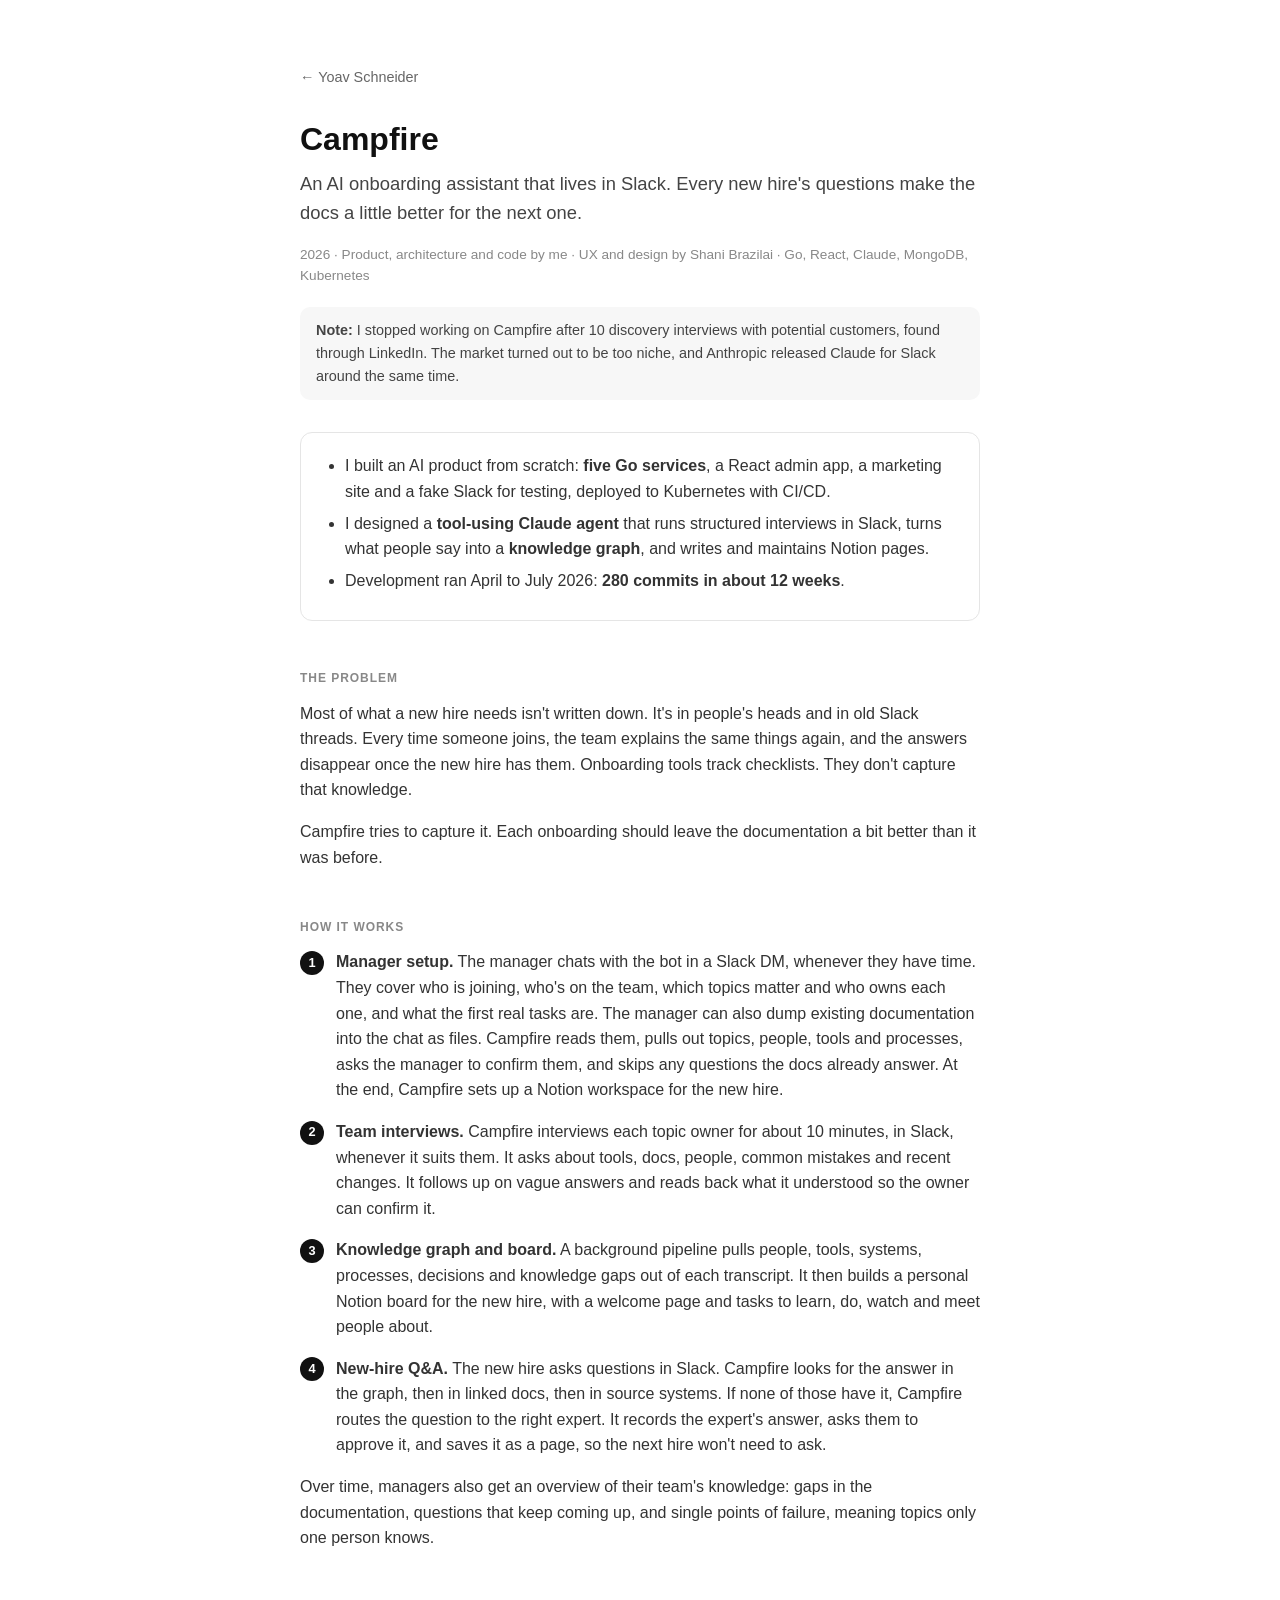
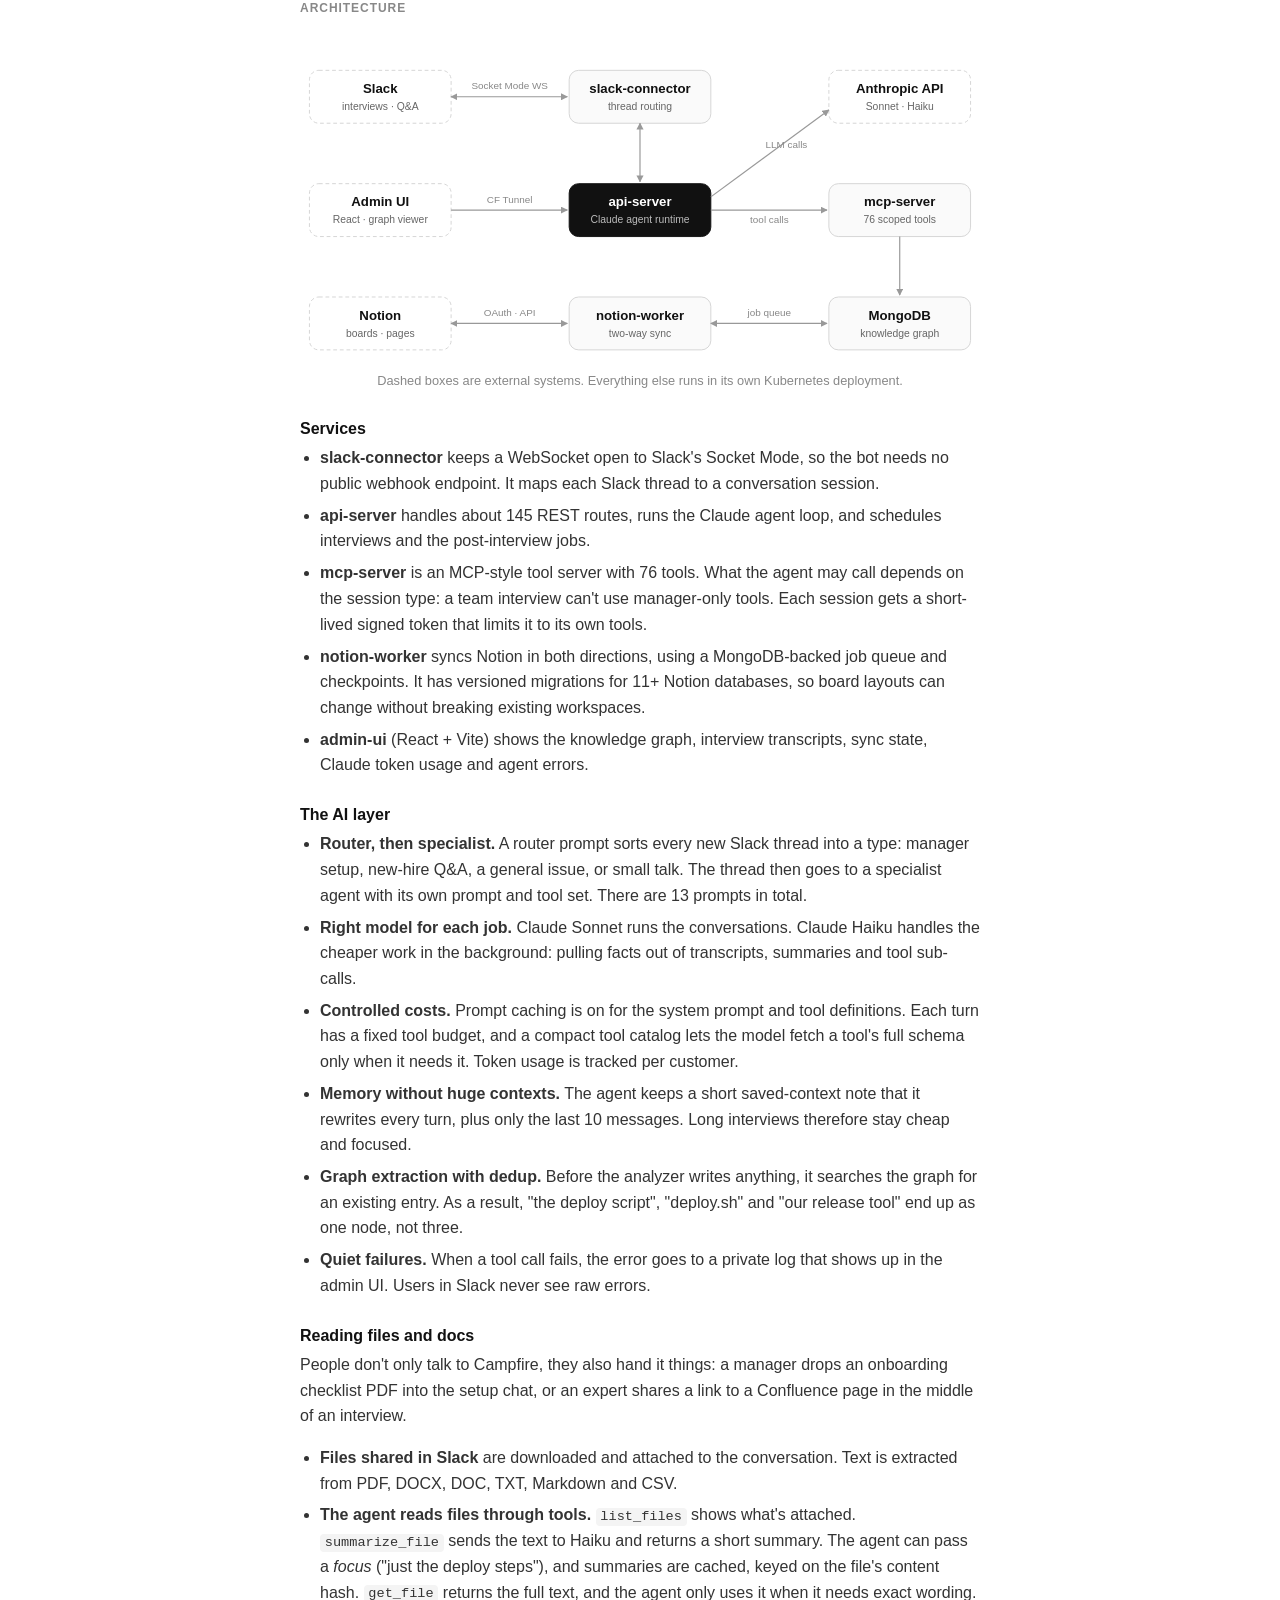
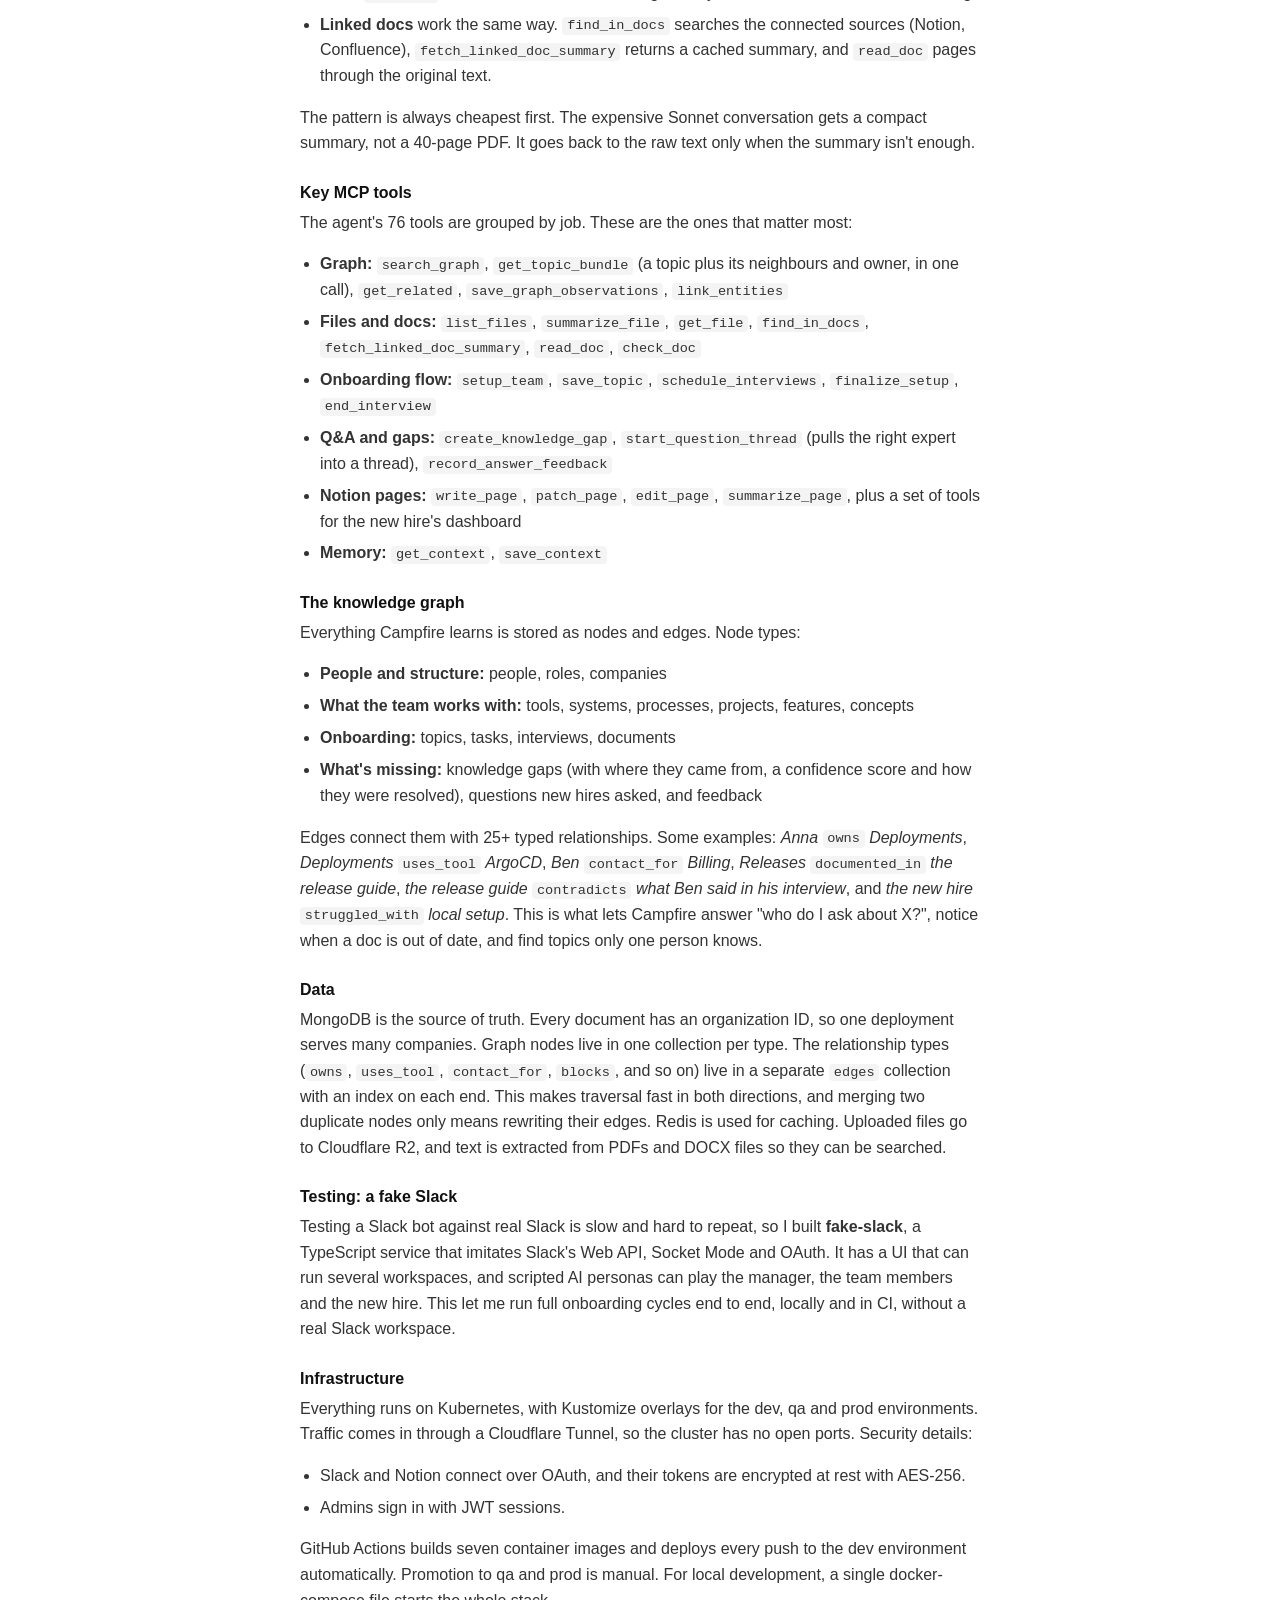
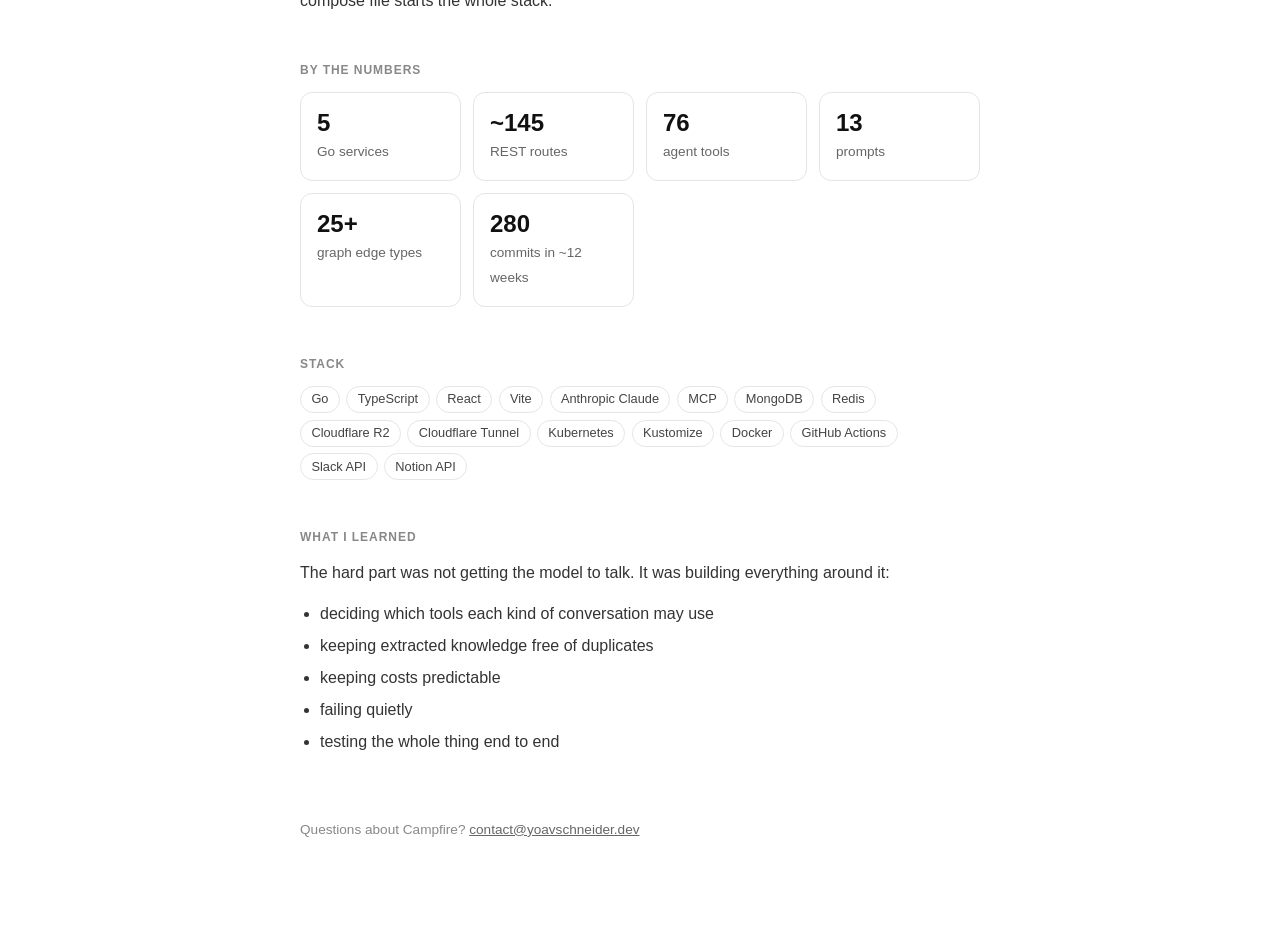
==== commit a4832b80: "Campfire page: credit Shani Brazilai, add doc dump, shorten stop note Co-Authored-By: Claude Opus 5." ====
--- a/landing/campfire.html
+++ b/landing/campfire.html
@@ -22,7 +22,8 @@
   a.back:hover { text-decoration: underline; }
   h1 { font-size: 2rem; margin: 1.5rem 0 0.25rem; }
   .tagline { font-size: 1.15rem; color: #444; margin: 0 0 1rem; }
-  .meta { color: #888; font-size: 0.85rem; margin: 0 0 2.5rem; }
+  .meta { color: #888; font-size: 0.85rem; margin: 0 0 1.25rem; }
+  .note { background: #f7f7f7; border-radius: 10px; padding: 0.75rem 1rem; font-size: 0.9rem; color: #444; margin: 0 0 2rem; }
   h2 { font-size: 0.75rem; text-transform: uppercase; letter-spacing: 0.08em; color: #888; margin: 3rem 0 0.75rem; }
   h3 { font-size: 1rem; margin: 1.5rem 0 0.25rem; }
   p { margin: 0 0 1rem; color: #333; }
@@ -69,13 +70,14 @@
 
   <h1>Campfire</h1>
   <p class="tagline">An AI onboarding assistant that lives in Slack. Every new hire's questions make the docs a little better for the next one.</p>
-  <p class="meta">2026 · Discontinued · Product, architecture and code by me · Go, React, Claude, MongoDB, Kubernetes</p>
+  <p class="meta">2026 · Product, architecture and code by me · UX and design by Shani Brazilai · Go, React, Claude, MongoDB, Kubernetes</p>
+  <p class="note"><b>Note:</b> I stopped working on Campfire after 10 discovery interviews with potential customers, found through LinkedIn. The market turned out to be too niche, and Anthropic released Claude for Slack around the same time.</p>
 
   <div class="summary">
     <ul>
       <li>I built an AI product from scratch: <b>five Go services</b>, a React admin app, a marketing site and a fake Slack for testing, deployed to Kubernetes with CI/CD.</li>
       <li>I designed a <b>tool-using Claude agent</b> that runs structured interviews in Slack, turns what people say into a <b>knowledge graph</b>, and writes and maintains Notion pages.</li>
-      <li>Development ran April to July 2026: <b>280 commits in about 12 weeks</b>. I stopped after 10 customer interviews, for reasons explained below.</li>
+      <li>Development ran April to July 2026: <b>280 commits in about 12 weeks</b>.</li>
     </ul>
   </div>
 
@@ -85,7 +87,7 @@
 
   <h2>How it works</h2>
   <ol class="flow">
-    <li><b>Manager setup.</b> The manager chats with the bot in a Slack DM, whenever they have time. They cover who is joining, who's on the team, which topics matter and who owns each one, and what the first real tasks are. At the end, Campfire sets up a Notion workspace for the new hire.</li>
+    <li><b>Manager setup.</b> The manager chats with the bot in a Slack DM, whenever they have time. They cover who is joining, who's on the team, which topics matter and who owns each one, and what the first real tasks are. The manager can also dump existing documentation into the chat as files. Campfire reads them, pulls out topics, people, tools and processes, asks the manager to confirm them, and skips any questions the docs already answer. At the end, Campfire sets up a Notion workspace for the new hire.</li>
     <li><b>Team interviews.</b> Campfire interviews each topic owner for about 10 minutes, in Slack, whenever it suits them. It asks about tools, docs, people, common mistakes and recent changes. It follows up on vague answers and reads back what it understood so the owner can confirm it.</li>
     <li><b>Knowledge graph and board.</b> A background pipeline pulls people, tools, systems, processes, decisions and knowledge gaps out of each transcript. It then builds a personal Notion board for the new hire, with a welcome page and tasks to learn, do, watch and meet people about.</li>
     <li><b>New-hire Q&amp;A.</b> The new hire asks questions in Slack. Campfire looks for the answer in the graph, then in linked docs, then in source systems. If none of those have it, Campfire routes the question to the right expert. It records the expert's answer, asks them to approve it, and saves it as a page, so the next hire won't need to ask.</li>
@@ -243,14 +245,6 @@
     <li>Go</li><li>TypeScript</li><li>React</li><li>Vite</li><li>Anthropic Claude</li><li>MCP</li><li>MongoDB</li><li>Redis</li><li>Cloudflare R2</li><li>Cloudflare Tunnel</li><li>Kubernetes</li><li>Kustomize</li><li>Docker</li><li>GitHub Actions</li><li>Slack API</li><li>Notion API</li>
   </ul>
 
-  <h2>Why I stopped</h2>
-  <p>I stopped after 10 discovery interviews with potential customers, whom I found through LinkedIn. There were two reasons:</p>
-  <ul>
-    <li><b>The market was too niche</b> to build a company on.</li>
-    <li><b>The platform caught up.</b> Around the same time, Anthropic released Claude for Slack. A general assistant that already sits in Slack and can read your docs covers much of the same ground.</li>
-  </ul>
-  <p>So I stopped development rather than keep building something that wouldn't stand out. The code and this write-up are what's left.</p>
-
   <h2>What I learned</h2>
   <p>The hard part was not getting the model to talk. It was building everything around it:</p>
   <ul>
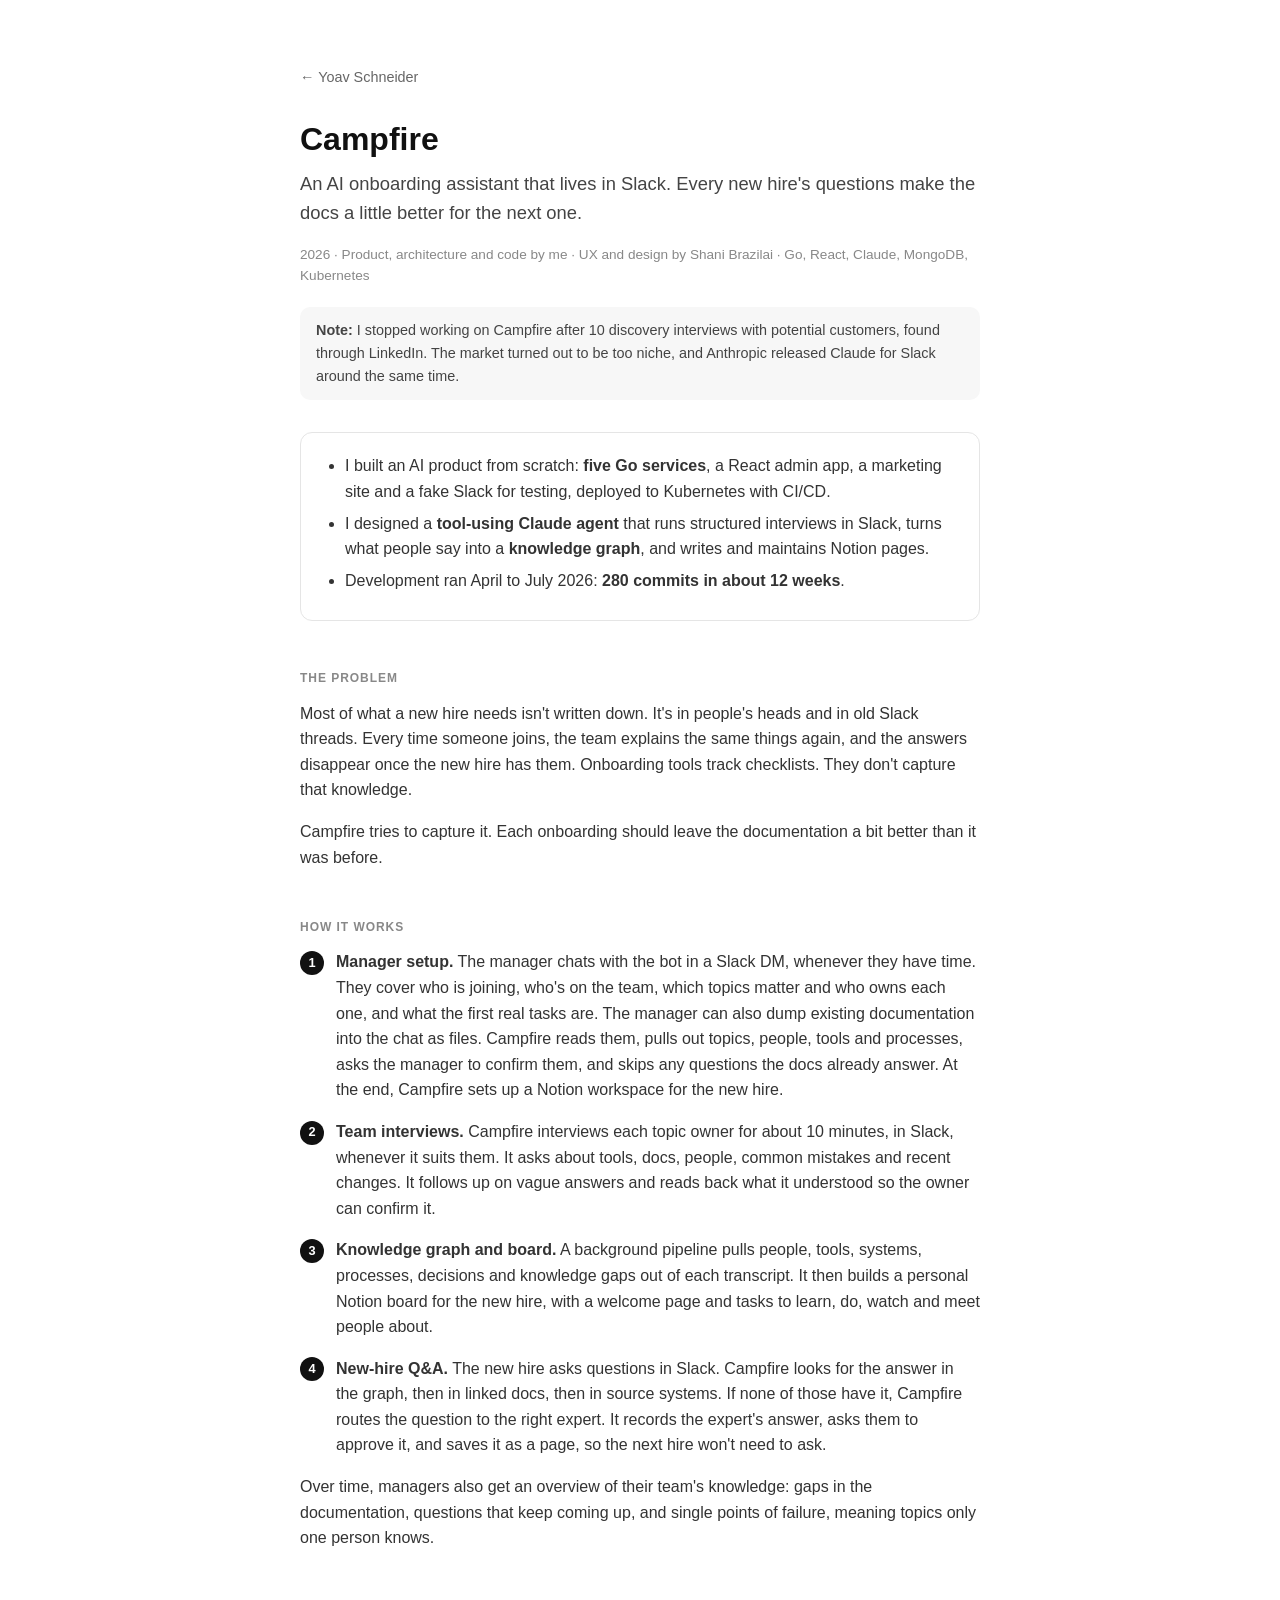
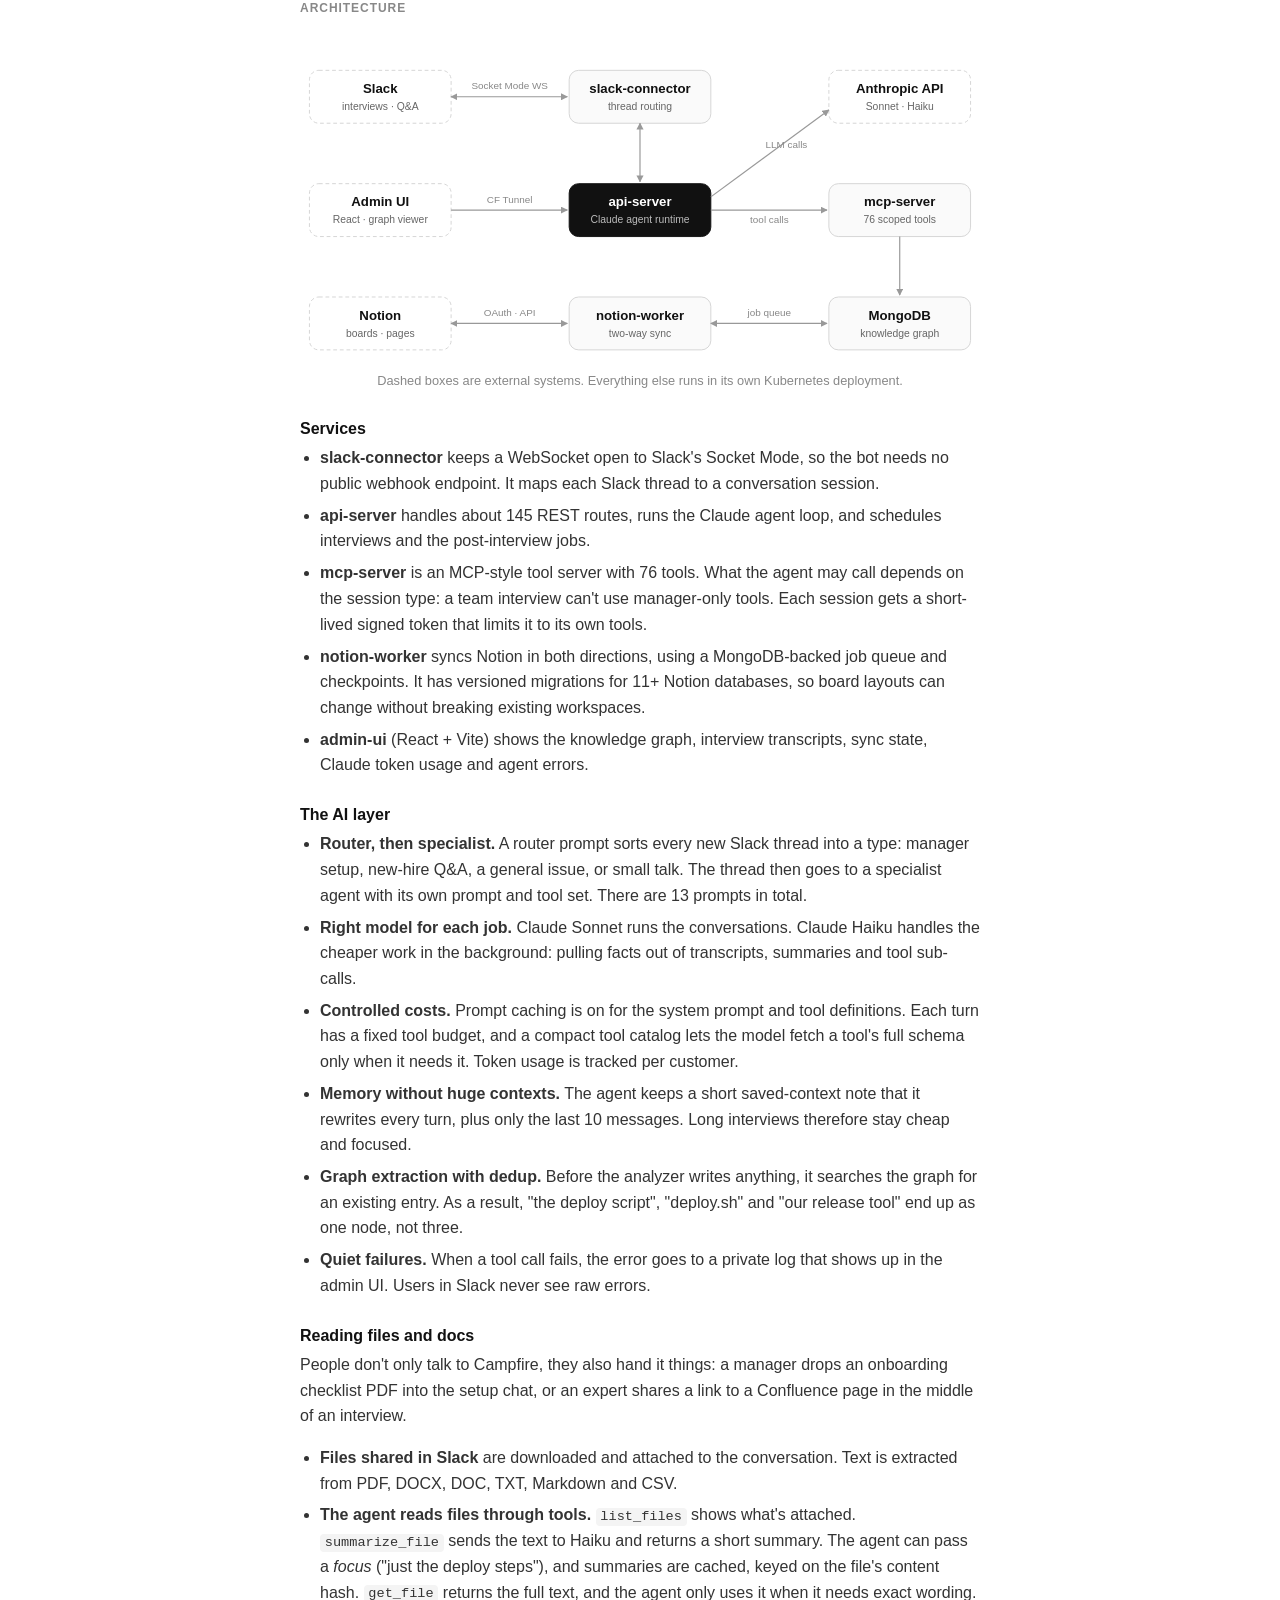
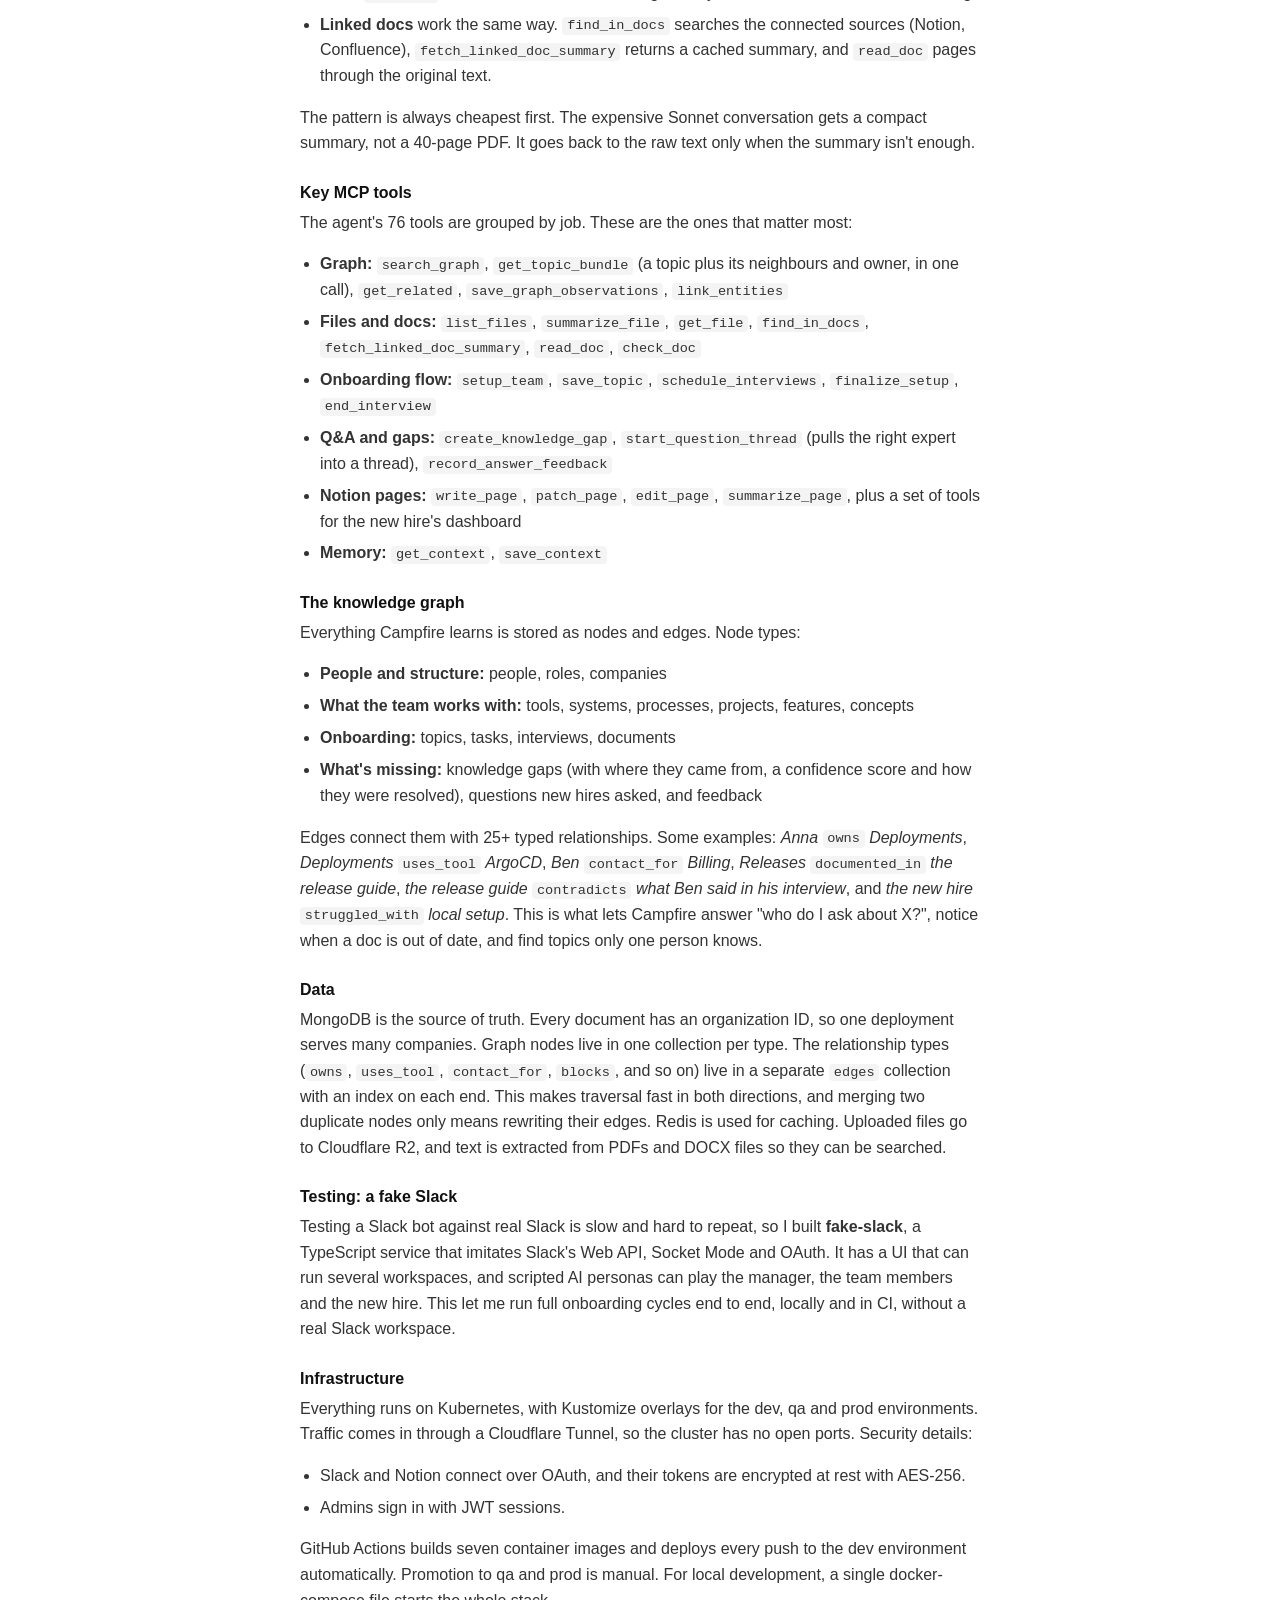
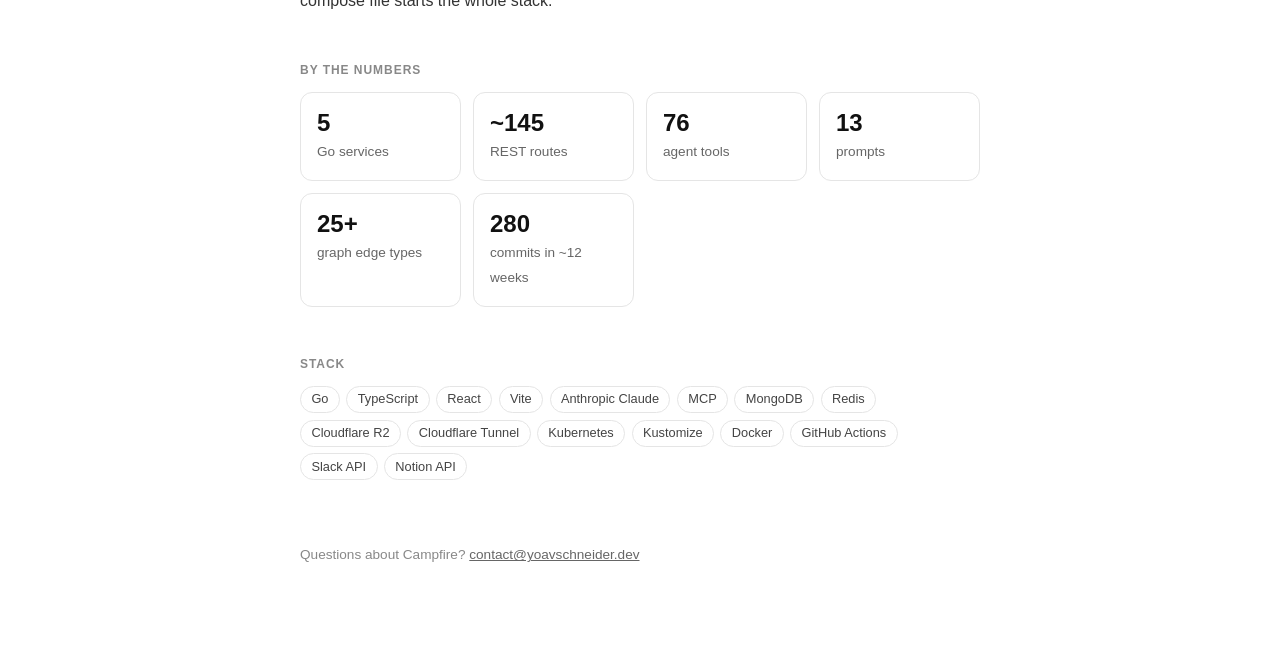
==== commit a8a4ee15: "Campfire page: drop What I learned Co-Authored-By: Claude Opus 5.5 <noreply@anthropic.com>" ====
--- a/landing/campfire.html
+++ b/landing/campfire.html
@@ -245,16 +245,6 @@
     <li>Go</li><li>TypeScript</li><li>React</li><li>Vite</li><li>Anthropic Claude</li><li>MCP</li><li>MongoDB</li><li>Redis</li><li>Cloudflare R2</li><li>Cloudflare Tunnel</li><li>Kubernetes</li><li>Kustomize</li><li>Docker</li><li>GitHub Actions</li><li>Slack API</li><li>Notion API</li>
   </ul>
 
-  <h2>What I learned</h2>
-  <p>The hard part was not getting the model to talk. It was building everything around it:</p>
-  <ul>
-    <li>deciding which tools each kind of conversation may use</li>
-    <li>keeping extracted knowledge free of duplicates</li>
-    <li>keeping costs predictable</li>
-    <li>failing quietly</li>
-    <li>testing the whole thing end to end</li>
-  </ul>
-
   <footer>
     Questions about Campfire? <a href="mailto:contact@yoavschneider.dev">contact@yoavschneider.dev</a>
   </footer>
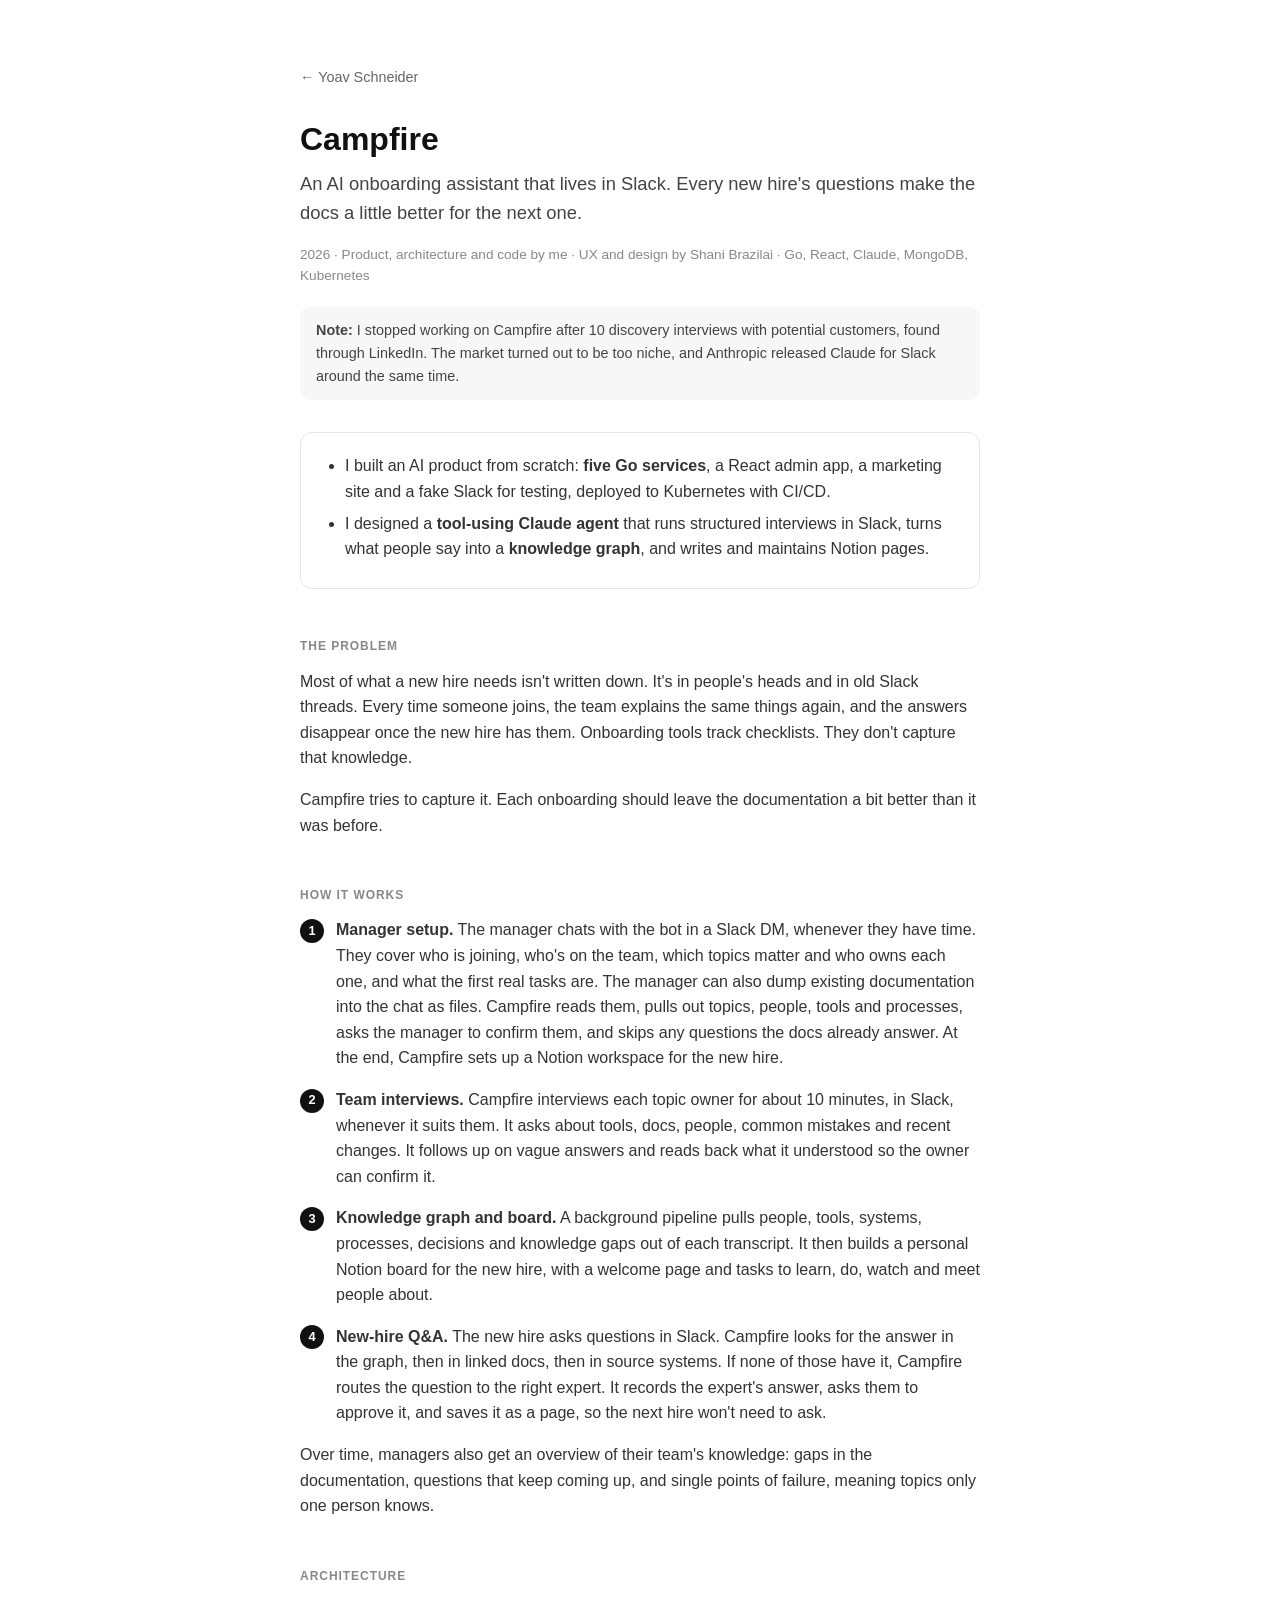
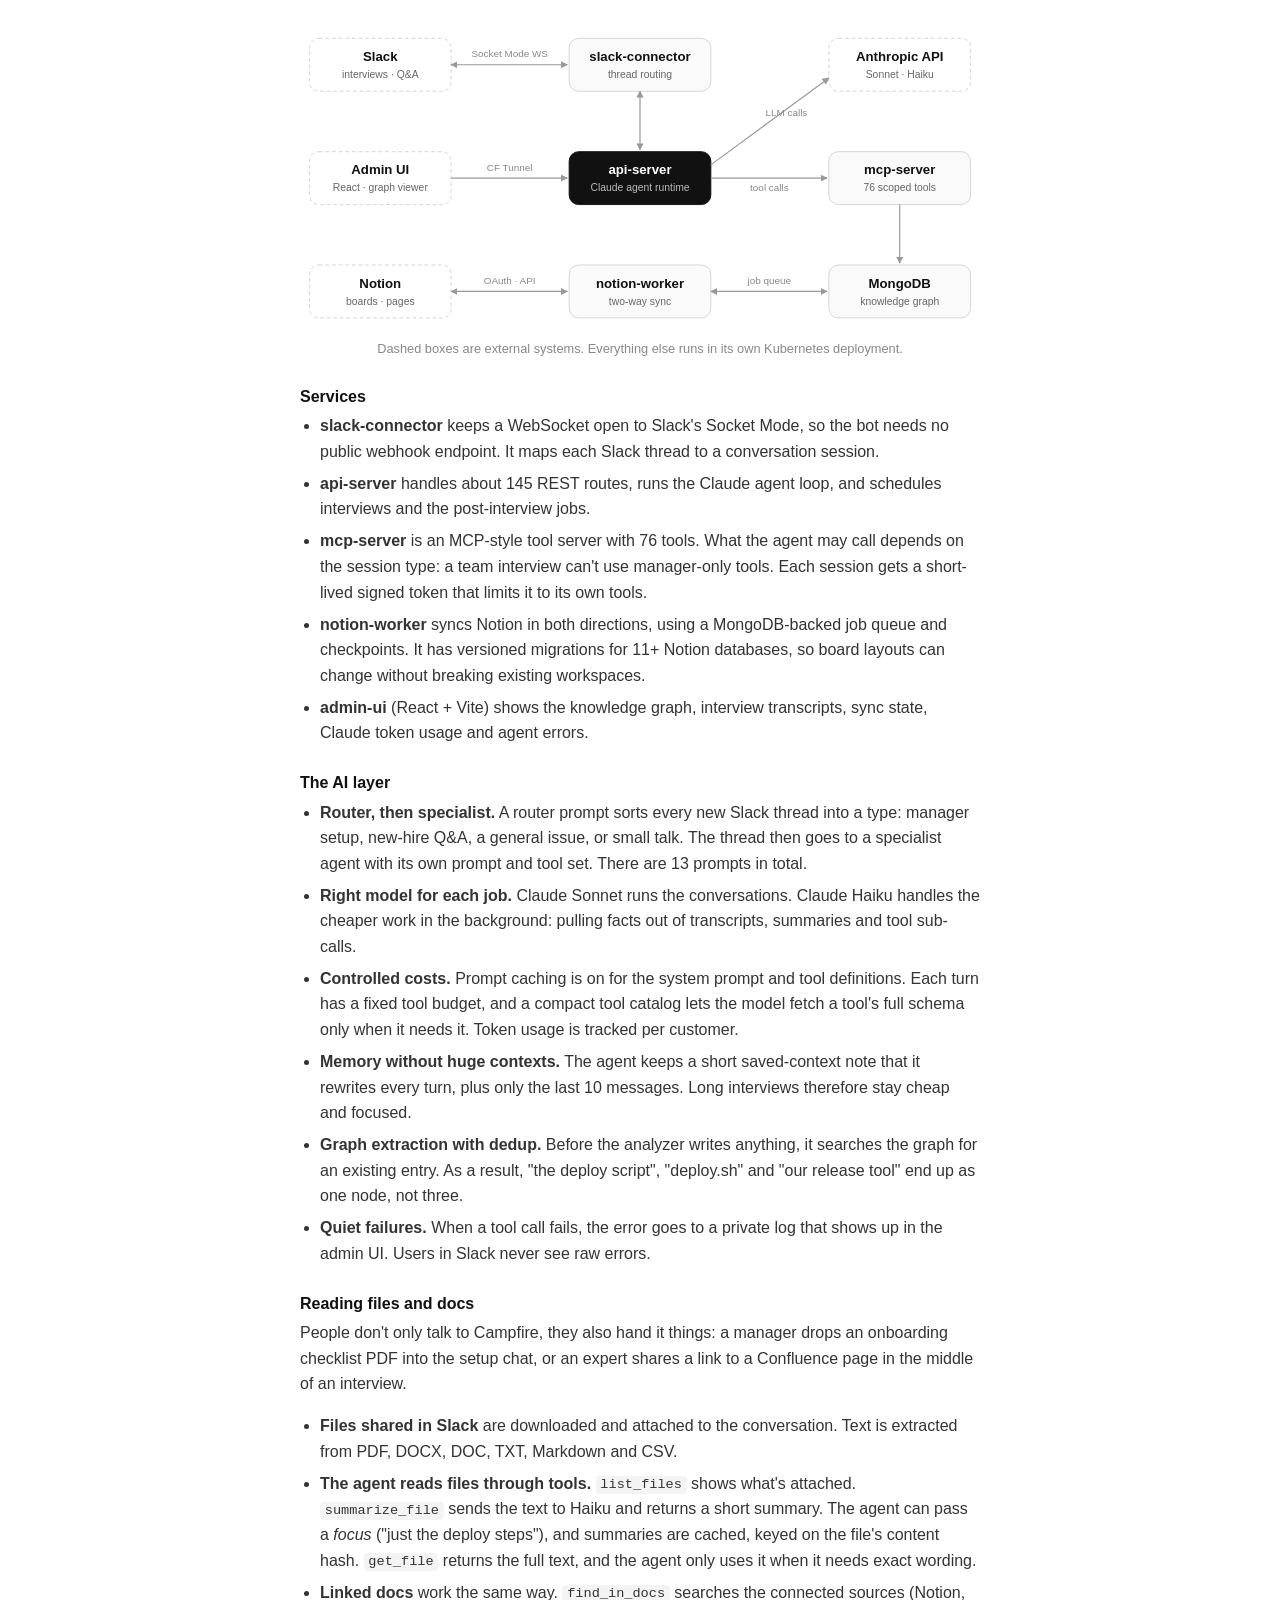
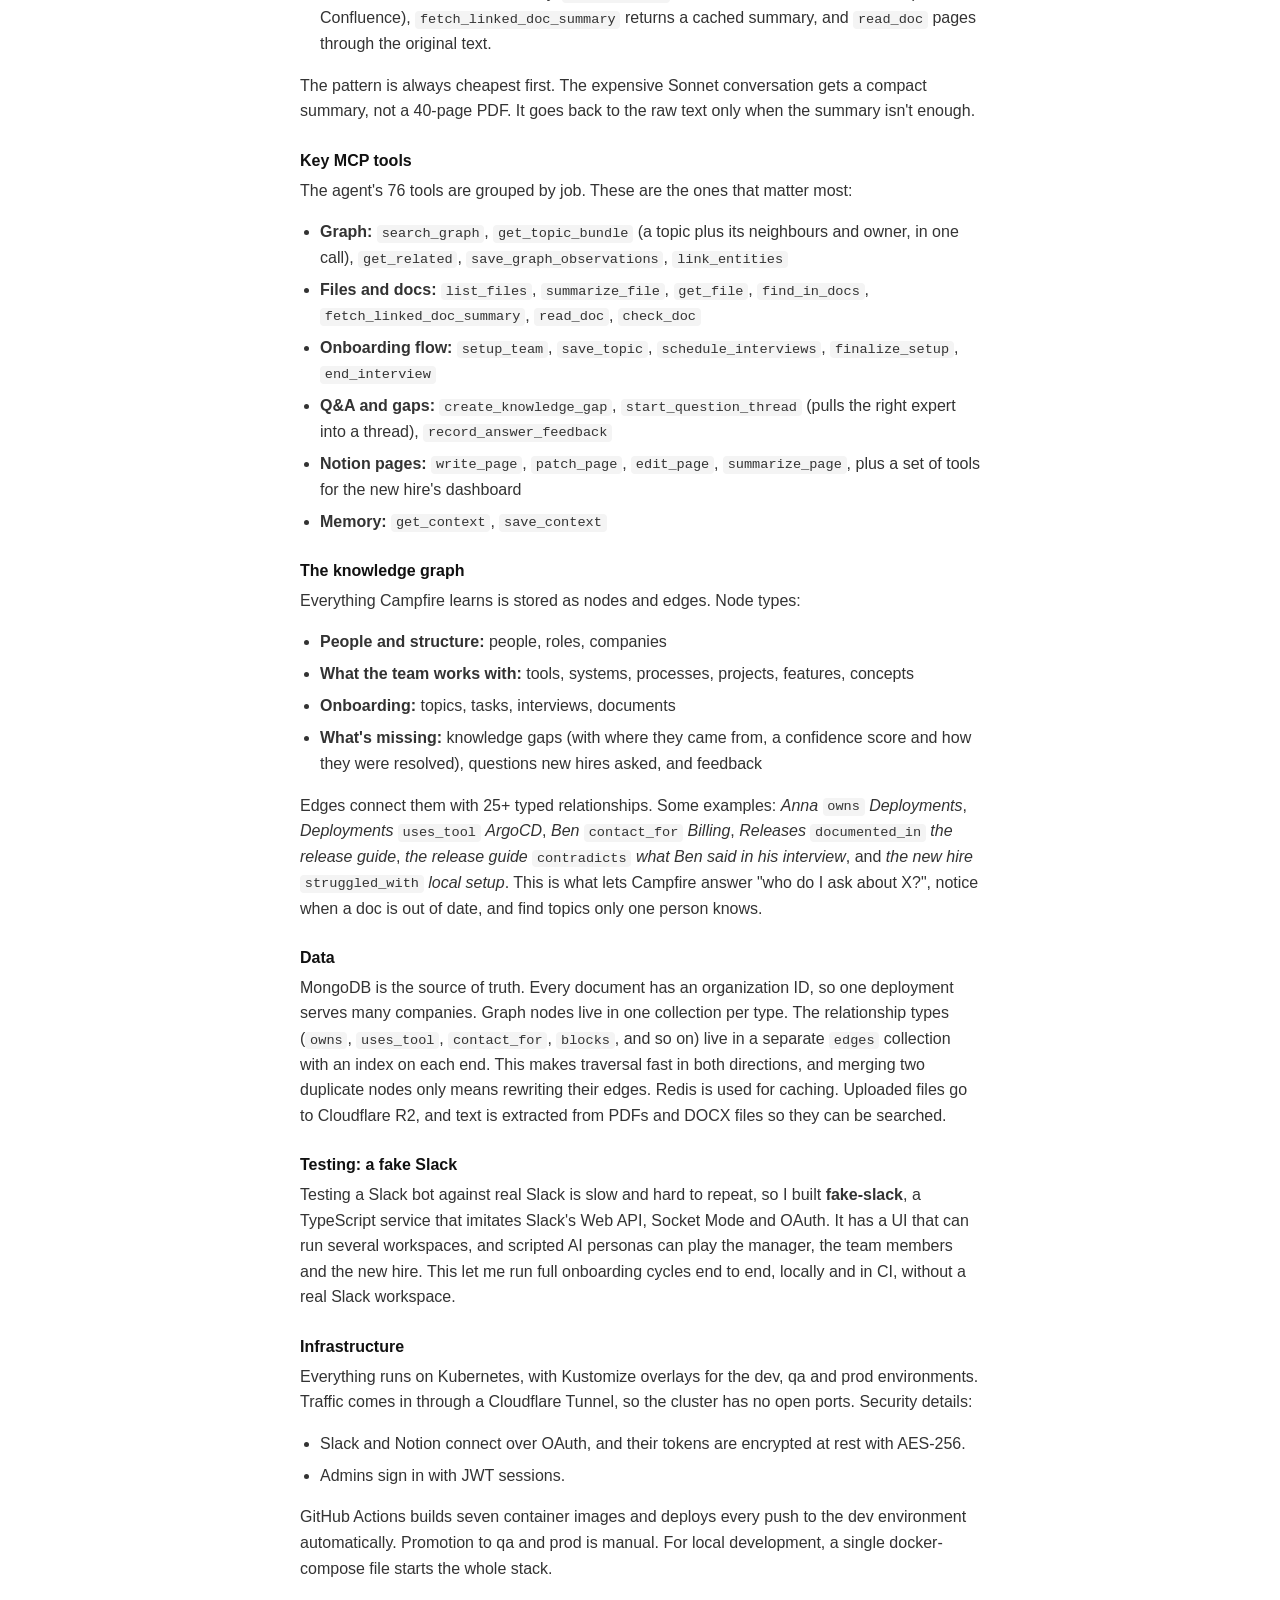
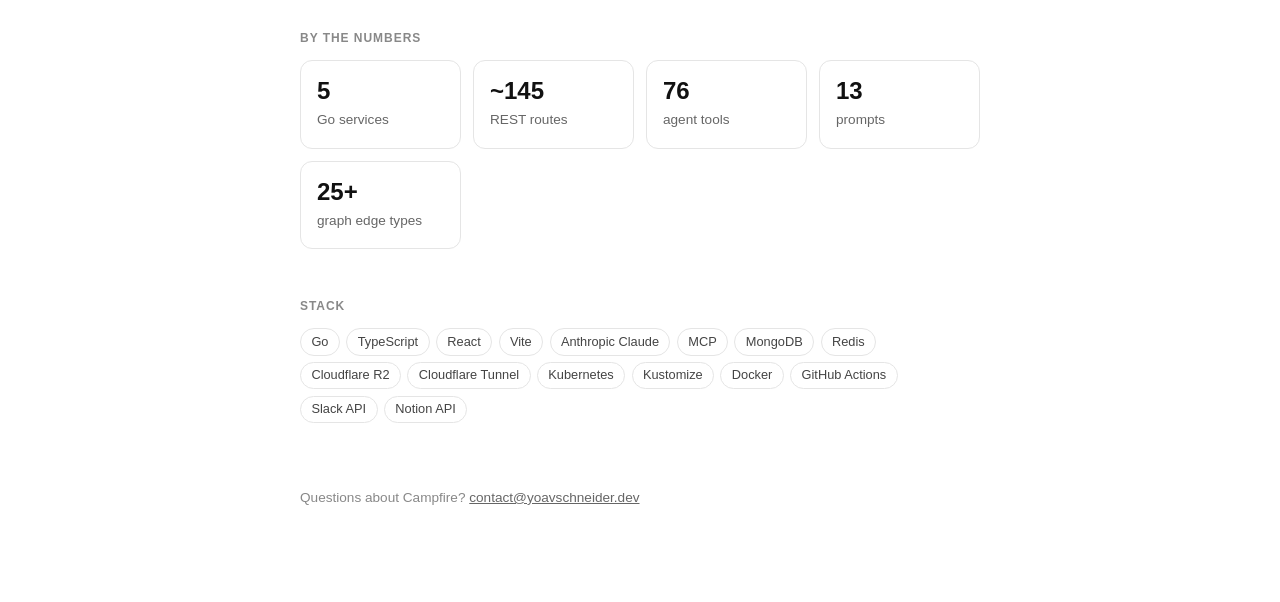
==== commit b5baef59: "Lead with outcomes: status labels on cards, drop commit/LOC counts Promote RepoGuide's benchmark res" ====
--- a/landing/campfire.html
+++ b/landing/campfire.html
@@ -77,7 +77,6 @@
     <ul>
       <li>I built an AI product from scratch: <b>five Go services</b>, a React admin app, a marketing site and a fake Slack for testing, deployed to Kubernetes with CI/CD.</li>
       <li>I designed a <b>tool-using Claude agent</b> that runs structured interviews in Slack, turns what people say into a <b>knowledge graph</b>, and writes and maintains Notion pages.</li>
-      <li>Development ran April to July 2026: <b>280 commits in about 12 weeks</b>.</li>
     </ul>
   </div>
 
@@ -237,7 +236,6 @@
     <div class="stat"><b>76</b><span>agent tools</span></div>
     <div class="stat"><b>13</b><span>prompts</span></div>
     <div class="stat"><b>25+</b><span>graph edge types</span></div>
-    <div class="stat"><b>280</b><span>commits in ~12 weeks</span></div>
   </div>
 
   <h2>Stack</h2>
